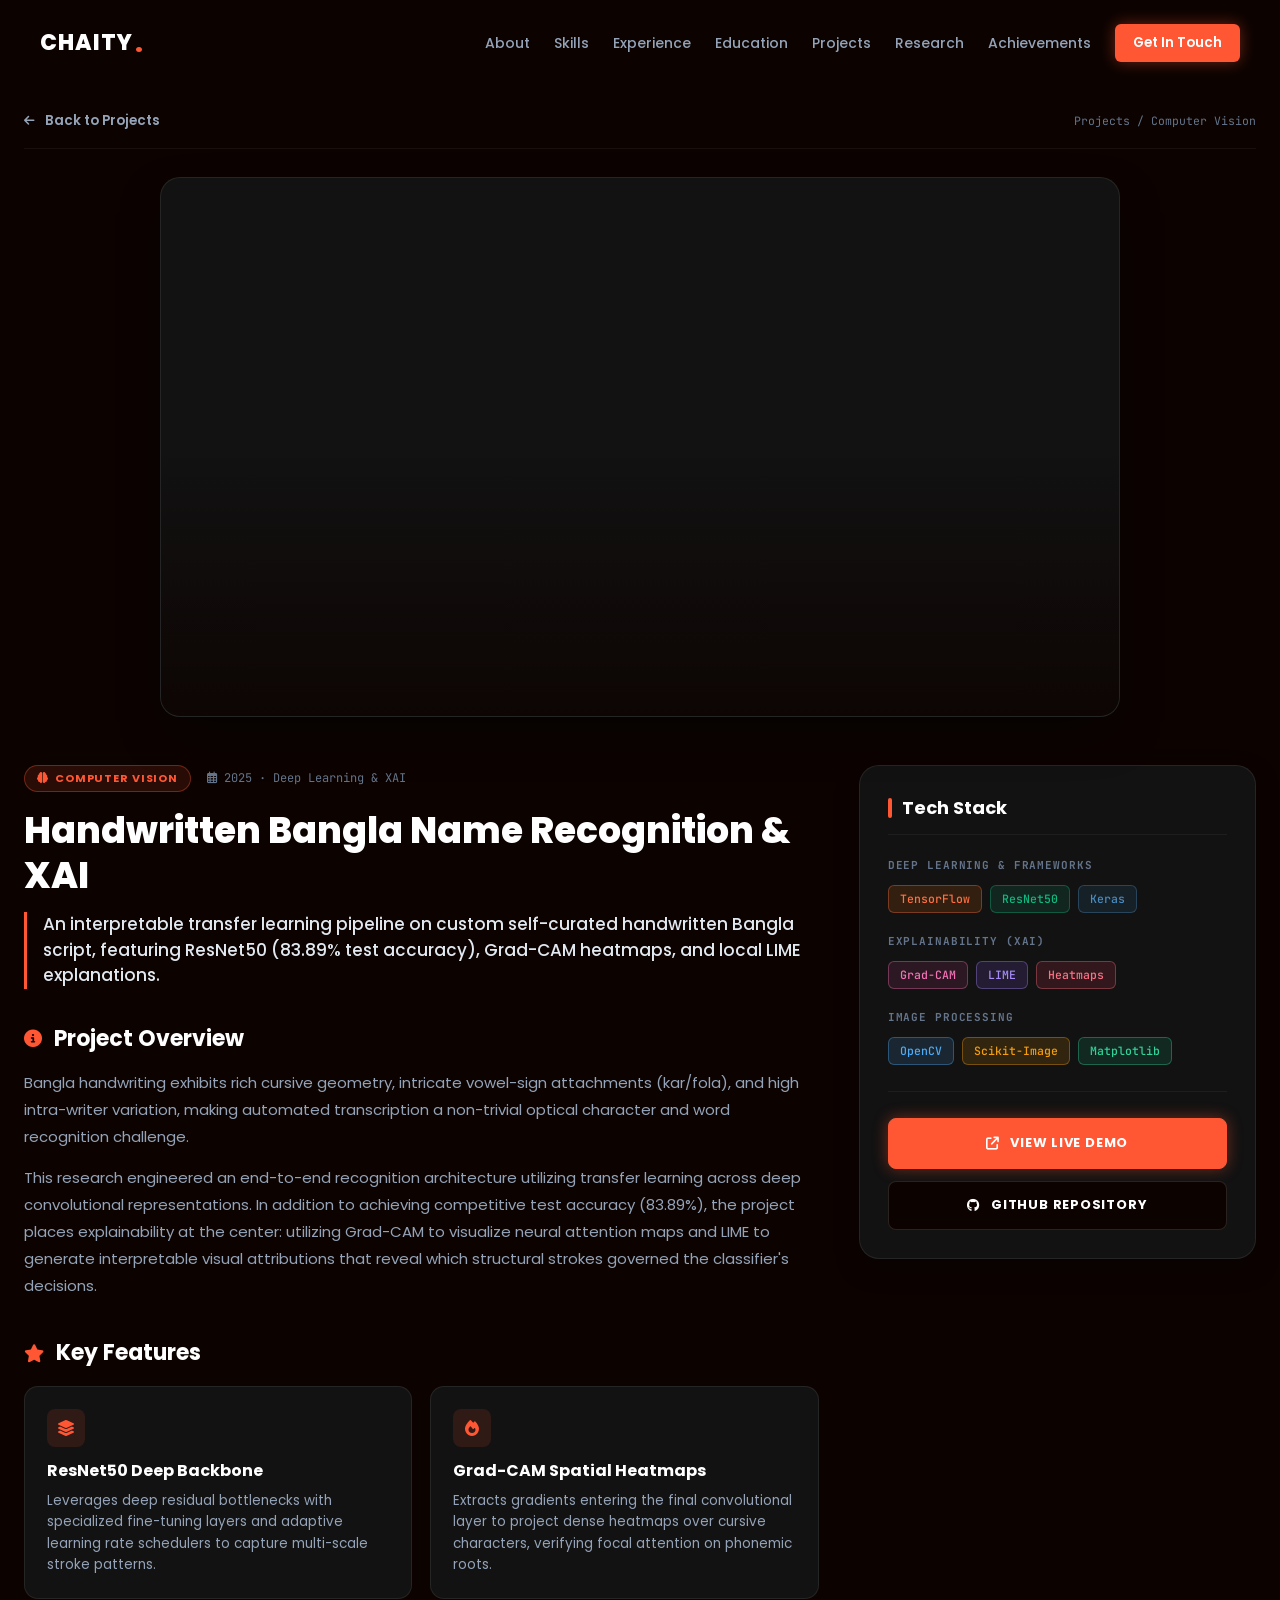
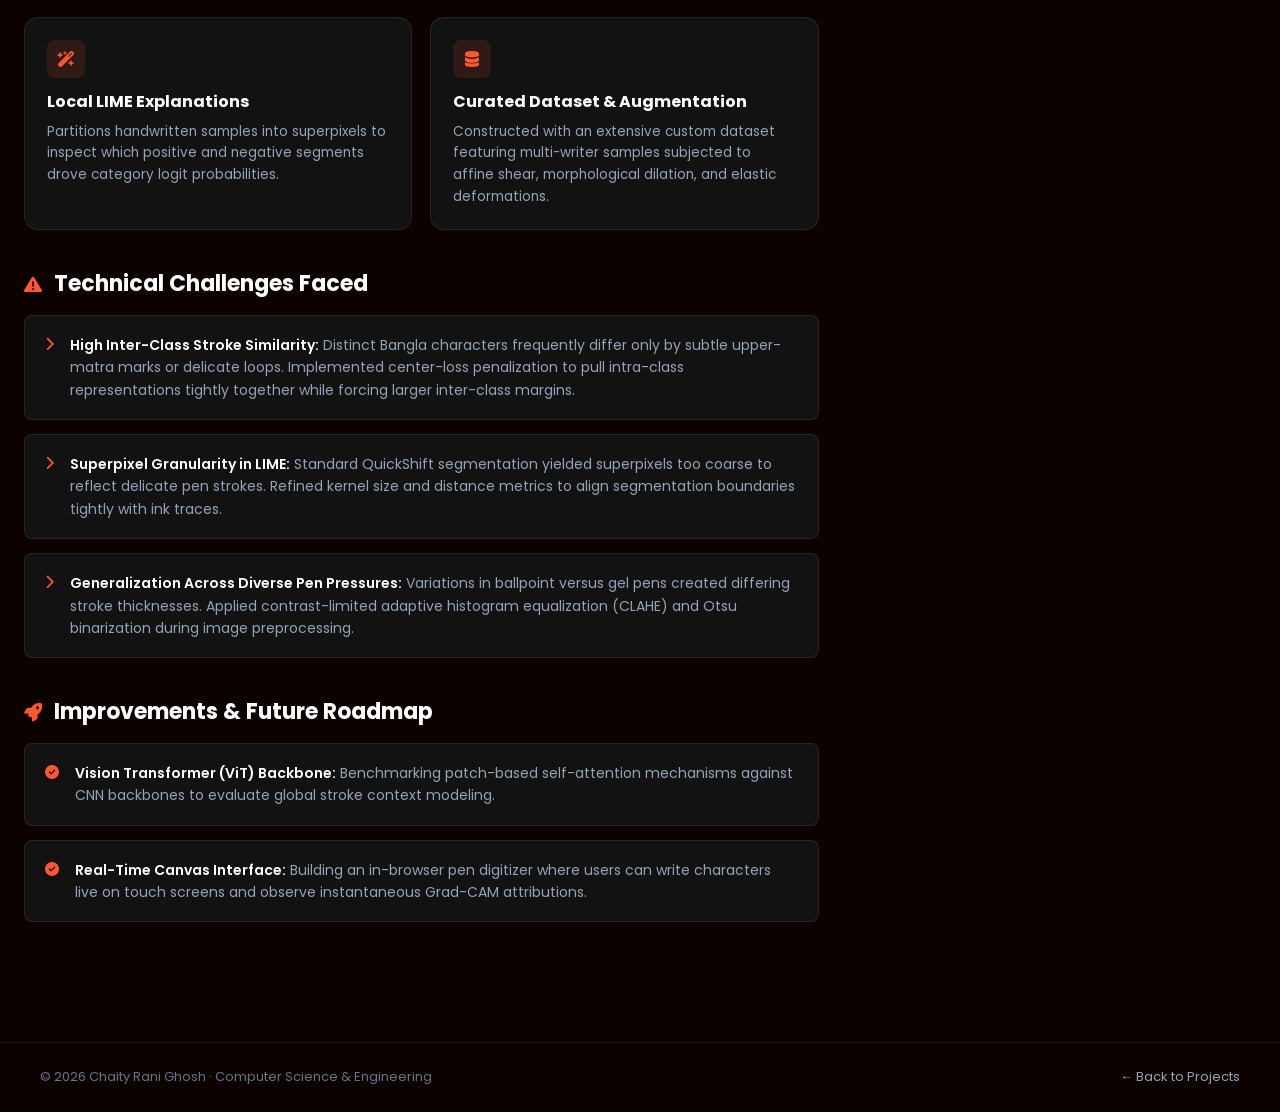
==== projects/bangla-name-recognition.html @ 31bbe8f5 "updated UI and theme" ====
<!DOCTYPE html>
<html lang="en">

<head>
  <meta charset="UTF-8">
  <meta name="viewport" content="width=device-width, initial-scale=1.0">
  <title>Chaity Rani Ghosh | Portfolio</title>
  <meta name="description"
    content="Computer vision transfer learning pipeline on custom self-curated dataset with ResNet50, Grad-CAM, and LIME.">
  <link rel="icon" type="image/png" href="../assets/favicon.png">
  <link rel="preconnect" href="https://fonts.googleapis.com">
  <link rel="preconnect" href="https://fonts.gstatic.com" crossorigin>
  <link
    href="https://fonts.googleapis.com/css2?family=Poppins:wght@300;400;500;600;700;800&family=JetBrains+Mono:wght@400;500&display=swap"
    rel="stylesheet">
  <link rel="stylesheet" href="https://cdnjs.cloudflare.com/ajax/libs/font-awesome/6.5.0/css/all.min.css">
  <link rel="stylesheet" href="https://cdn.jsdelivr.net/npm/lenis@1.1.18/dist/lenis.css">
  <link rel="stylesheet" href="../style.css">
</head>

<body>

  <!-- Navigation -->
  <header class="site-header" id="siteHeader">
    <div class="nav-container">
      <a href="../index.html" class="nav-brand" title="Chaity Rani Ghosh Portfolio">
        <span class="brand-text">CHAITY</span><span class="brand-dot">.</span>
      </a>

      <div class="nav-links-wrap" id="navLinks">
        <nav class="nav-links">
          <a href="../index.html#about" class="nav-item">About</a>
          <a href="../index.html#skills" class="nav-item">Skills</a>
          <a href="../index.html#experience" class="nav-item">Experience</a>
          <a href="../index.html#education" class="nav-item">Education</a>
          <a href="../index.html#projects" class="nav-item active">Projects</a>
          <a href="../index.html#research" class="nav-item">Research</a>
          <a href="../index.html#achievements" class="nav-item">Achievements</a>
        </nav>

        <a href="../index.html#contact" class="nav-cta-btn">Get In Touch</a>
      </div>

      <button class="nav-toggle" id="navToggle" aria-label="Toggle navigation">
        <i class="fa-solid fa-bars"></i>
      </button>
    </div>
  </header>

  <main class="project-detail-main">
    <div class="project-detail-container">

      <!-- Breadcrumbs & Back Bar -->
      <div class="project-back-bar">
        <a href="../index.html#projects" class="project-back-link">
          <i class="fa-solid fa-arrow-left"></i>
          <span>Back to Projects</span>
        </a>
        <span class="project-breadcrumb-badge">Projects / Computer Vision</span>
      </div>

      <!-- Hero Poster Showcase -->
      <div class="project-hero-showcase">
        <!-- Add your high-resolution project screenshot here: <img src="../assets/bangla_name_preview.png" alt="Handwritten Bangla Name Recognition & XAI"> -->
        <img src="" alt="Handwritten Bangla Name Recognition & XAI Preview">
        <div class="project-showcase-gradient"></div>
      </div>

      <!-- Main Two-Column Layout -->
      <div class="project-detail-layout">

        <!-- Left Column: Comprehensive Narrative -->
        <div class="project-detail-content">

          <!-- Meta Pill Row -->
          <div class="project-meta-pill-row">
            <span class="project-category-chip">
              <i class="fa-solid fa-brain"></i>
              Computer Vision
            </span>
            <span class="project-date-chip">
              <i class="fa-regular fa-calendar-alt"></i>
              2025 &middot; Deep Learning &amp; XAI
            </span>
          </div>

          <h1 class="project-detail-title">Handwritten Bangla Name Recognition &amp; XAI</h1>
          <p class="project-detail-tagline">
            An interpretable transfer learning pipeline on custom self-curated handwritten Bangla script, featuring
            ResNet50 (83.89% test accuracy), Grad-CAM heatmaps, and local LIME explanations.
          </p>

          <!-- Section 1: Overview -->
          <section class="detail-section">
            <h2 class="detail-section-title">
              <i class="fa-solid fa-circle-info"></i>
              <span>Project Overview</span>
            </h2>
            <p class="detail-body-text">
              Bangla handwriting exhibits rich cursive geometry, intricate vowel-sign attachments (kar/fola), and high
              intra-writer variation, making automated transcription a non-trivial optical character and word
              recognition challenge.
            </p>
            <p class="detail-body-text" style="margin-top: 14px;">
              This research engineered an end-to-end recognition architecture utilizing transfer learning across deep
              convolutional representations. In addition to achieving competitive test accuracy (83.89%), the project
              places explainability at the center: utilizing Grad-CAM to visualize neural attention maps and LIME to
              generate interpretable visual attributions that reveal which structural strokes governed the classifier's
              decisions.
            </p>
          </section>

          <!-- Section 2: Key Features (2x2 Grid) -->
          <section class="detail-section">
            <h2 class="detail-section-title">
              <i class="fa-solid fa-star"></i>
              <span>Key Features</span>
            </h2>

            <div class="detail-feature-grid">
              <div class="detail-feature-card">
                <div class="feature-card-icon">
                  <i class="fa-solid fa-layer-group"></i>
                </div>
                <h3 class="feature-card-title">ResNet50 Deep Backbone</h3>
                <p class="feature-card-desc">
                  Leverages deep residual bottlenecks with specialized fine-tuning layers and adaptive learning rate
                  schedulers to capture multi-scale stroke patterns.
                </p>
              </div>

              <div class="detail-feature-card">
                <div class="feature-card-icon">
                  <i class="fa-solid fa-fire"></i>
                </div>
                <h3 class="feature-card-title">Grad-CAM Spatial Heatmaps</h3>
                <p class="feature-card-desc">
                  Extracts gradients entering the final convolutional layer to project dense heatmaps over cursive
                  characters, verifying focal attention on phonemic roots.
                </p>
              </div>

              <div class="detail-feature-card">
                <div class="feature-card-icon">
                  <i class="fa-solid fa-wand-magic-sparkles"></i>
                </div>
                <h3 class="feature-card-title">Local LIME Explanations</h3>
                <p class="feature-card-desc">
                  Partitions handwritten samples into superpixels to inspect which positive and negative segments drove
                  category logit probabilities.
                </p>
              </div>

              <div class="detail-feature-card">
                <div class="feature-card-icon">
                  <i class="fa-solid fa-database"></i>
                </div>
                <h3 class="feature-card-title">Curated Dataset & Augmentation</h3>
                <p class="feature-card-desc">
                  Constructed with an extensive custom dataset featuring multi-writer samples subjected to affine shear,
                  morphological dilation, and elastic deformations.
                </p>
              </div>
            </div>
          </section>

          <!-- Section 3: Technical Challenges Faced -->
          <section class="detail-section">
            <h2 class="detail-section-title">
              <i class="fa-solid fa-triangle-exclamation"></i>
              <span>Technical Challenges Faced</span>
            </h2>

            <div class="detail-info-cards">
              <div class="detail-info-card">
                <i class="fa-solid fa-chevron-right info-card-bullet"></i>
                <div class="info-card-text">
                  <strong>High Inter-Class Stroke Similarity:</strong> Distinct Bangla characters frequently differ only
                  by subtle upper-matra marks or delicate loops. Implemented center-loss penalization to pull
                  intra-class representations tightly together while forcing larger inter-class margins.
                </div>
              </div>

              <div class="detail-info-card">
                <i class="fa-solid fa-chevron-right info-card-bullet"></i>
                <div class="info-card-text">
                  <strong>Superpixel Granularity in LIME:</strong> Standard QuickShift segmentation yielded superpixels
                  too coarse to reflect delicate pen strokes. Refined kernel size and distance metrics to align
                  segmentation boundaries tightly with ink traces.
                </div>
              </div>

              <div class="detail-info-card">
                <i class="fa-solid fa-chevron-right info-card-bullet"></i>
                <div class="info-card-text">
                  <strong>Generalization Across Diverse Pen Pressures:</strong> Variations in ballpoint versus gel pens
                  created differing stroke thicknesses. Applied contrast-limited adaptive histogram equalization (CLAHE)
                  and Otsu binarization during image preprocessing.
                </div>
              </div>
            </div>
          </section>

          <!-- Section 4: Future Roadmap -->
          <section class="detail-section">
            <h2 class="detail-section-title">
              <i class="fa-solid fa-rocket"></i>
              <span>Improvements & Future Roadmap</span>
            </h2>

            <div class="detail-info-cards">
              <div class="detail-info-card">
                <i class="fa-solid fa-circle-check info-card-bullet"></i>
                <div class="info-card-text">
                  <strong>Vision Transformer (ViT) Backbone:</strong> Benchmarking patch-based self-attention mechanisms
                  against CNN backbones to evaluate global stroke context modeling.
                </div>
              </div>

              <div class="detail-info-card">
                <i class="fa-solid fa-circle-check info-card-bullet"></i>
                <div class="info-card-text">
                  <strong>Real-Time Canvas Interface:</strong> Building an in-browser pen digitizer where users can
                  write characters live on touch screens and observe instantaneous Grad-CAM attributions.
                </div>
              </div>
            </div>
          </section>

        </div>

        <!-- Right Column: Sticky Sidebar -->
        <aside class="project-detail-sidebar">
          <div class="sidebar-box">
            <div class="sidebar-title">
              <span class="sidebar-title-bar"></span>
              <span>Tech Stack</span>
            </div>

            <!-- Stack Group 1 -->
            <div class="stack-group">
              <div class="stack-group-title">Deep Learning & Frameworks</div>
              <div class="sidebar-tech-wrap">
                <span class="tech-pill tech-tf">TensorFlow</span>
                <span class="tech-pill tech-resnet">ResNet50</span>
                <span class="tech-pill tech-python">Keras</span>
              </div>
            </div>

            <!-- Stack Group 2 -->
            <div class="stack-group">
              <div class="stack-group-title">Explainability (XAI)</div>
              <div class="sidebar-tech-wrap">
                <span class="tech-pill tech-xai">Grad-CAM</span>
                <span class="tech-pill tech-lime">LIME</span>
                <span class="tech-pill tech-chart">Heatmaps</span>
              </div>
            </div>

            <!-- Stack Group 3 -->
            <div class="stack-group">
              <div class="stack-group-title">Image Processing</div>
              <div class="sidebar-tech-wrap">
                <span class="tech-pill tech-numpy">OpenCV</span>
                <span class="tech-pill tech-scikit">Scikit-Image</span>
                <span class="tech-pill tech-pandas">Matplotlib</span>
              </div>
            </div>

            <div class="sidebar-divider"></div>

            <!-- CTA Actions -->
            <div class="sidebar-actions">
              <a href="https://github.com" target="_blank" rel="noopener" class="sidebar-btn-primary">
                <i class="fa-solid fa-arrow-up-right-from-square"></i>
                <span>View Live Demo</span>
              </a>
              <a href="https://github.com" target="_blank" rel="noopener" class="sidebar-btn-outline">
                <i class="fa-brands fa-github"></i>
                <span>GitHub Repository</span>
              </a>
            </div>
          </div>
        </aside>

      </div>
    </div>
  </main>

  <!-- Footer -->
  <footer class="site-footer">
    <div class="container footer-row">
      <span>&copy; 2026 Chaity Rani Ghosh &middot; Computer Science &amp; Engineering</span>
      <a href="../index.html#projects" class="to-top">&larr; Back to Projects</a>
    </div>
  </footer>

  <script src="https://cdn.jsdelivr.net/npm/lenis@1.1.18/dist/lenis.min.js"></script>
  <script src="../script.js"></script>
</body>

</html>
---- style.css ----
:root {
  --bg: #0c0300;
  --bg-alt: #0d0d0d;
  --bg-root: #050505;
  --bg-subtle: #121212;
  --bg-card: #121212;
  --bg-card-hover: #1a1a1a;
  --card-bg: #121212;
  --card-hover: #1a1a1a;
  --header-scrolled-bg: rgba(5, 5, 5, 0.85);

  --border: rgba(255, 255, 255, 0.08);
  --border-light: rgba(255, 255, 255, 0.05);
  --border-dim: rgba(255, 255, 255, 0.07);
  --border-mid: rgba(255, 255, 255, 0.12);
  --border-bright: rgba(255, 87, 51, 0.45);

  --text-bright: #ffffff;
  --text-main: #e2e8f0;
  --text-muted: #94a3b8;
  --text-dim: #64748b;

  --accent: #ff5733;
  --accent-hover: #ff7052;
  --accent-glow: rgba(255, 87, 51, 0.4);
  --accent-glow-strong: rgba(255, 87, 51, 0.7);
  --hero-radial-1: rgba(255, 87, 51, 0.14);
  --hero-radial-2: rgba(18, 18, 18, 0.8);

  --font-sans: 'Poppins', -apple-system, BlinkMacSystemFont, 'Segoe UI', Roboto, sans-serif;
  --font-mono: 'JetBrains Mono', SFMono-Regular, Consolas, 'Liberation Mono', Menlo, monospace;

  --max-w: 1520px;
  --container-w: 1520px;
  --radius: 12px;
  --radius-xs: 6px;
  --radius-sm: 8px;
  --radius-md: 14px;
  --radius-lg: 20px;
  --radius-full: 9999px;

  --nav-height: 70px;
}

/* Reset */
*,
*::before,
*::after {
  box-sizing: border-box;
  margin: 0;
  padding: 0;
}

html {
  scroll-behavior: smooth;
  scroll-padding-top: var(--nav-height);
  scrollbar-width: thin;
  scrollbar-color: var(--accent) var(--bg);
}

/* Custom Scrollbar Styling (Theme Reactive) */
::-webkit-scrollbar {
  width: 10px;
  height: 10px;
}

::-webkit-scrollbar-track {
  background: var(--bg);
}

::-webkit-scrollbar-thumb {
  background: rgba(255, 255, 255, 0.25);
  border-radius: 5px;
  border: 2px solid var(--bg);
  transition: background 0.2s ease;
}

::-webkit-scrollbar-thumb:hover,
::-webkit-scrollbar-thumb:active {
  background: var(--accent) !important;
  box-shadow: 0 0 12px var(--accent-glow-strong) !important;
}

/* Scroll Reveal Animation Base Classes (Inspired by Md. Abrar Nawar portfolio) */
.reveal-on-scroll {
  opacity: 0;
  transform: translateY(30px);
  transition: opacity 0.7s cubic-bezier(0.16, 1, 0.3, 1), transform 0.7s cubic-bezier(0.16, 1, 0.3, 1);
  will-change: opacity, transform;
}

.reveal-on-scroll.revealed {
  opacity: 1;
  transform: translateY(0);
}

/* Staggered Delay Classes */
.delay-1 {
  transition-delay: 0.1s;
}

.delay-2 {
  transition-delay: 0.2s;
}

.delay-3 {
  transition-delay: 0.3s;
}

.delay-4 {
  transition-delay: 0.4s;
}

.delay-5 {
  transition-delay: 0.5s;
}

body {
  background-color: var(--bg);
  color: var(--text-main);
  font-family: var(--font-sans);
  font-size: 15px;
  line-height: 1.6;
  -webkit-font-smoothing: antialiased;
  overflow-x: hidden;
}

/* Layout Container */
.container {
  max-width: var(--max-w);
  margin: 0 auto;
  padding: 0 40px;
}

/* Typography */
h1,
h2,
h3,
h4 {
  color: var(--text-bright);
  font-weight: 600;
  line-height: 1.3;
}

a {
  color: var(--accent);
  text-decoration: none;
  transition: color 0.15s ease;
}

a:hover {
  color: var(--accent-hover);
}

p {
  color: var(--text-main);
}

strong {
  color: var(--text-bright);
  font-weight: 600;
}

/* Header & Navigation */
.header,
.site-header {
  position: fixed;
  top: 0;
  left: 0;
  right: 0;
  width: 100%;
  z-index: 1000;
  background: transparent;
  backdrop-filter: none;
  -webkit-backdrop-filter: none;
  border-bottom: 1px solid transparent;
  padding: 24px 0;
  transition: all 0.3s cubic-bezier(0.4, 0, 0.2, 1);
}

.site-header.scrolled {
  background: var(--header-scrolled-bg);
  backdrop-filter: blur(12px);
  -webkit-backdrop-filter: blur(12px);
  border-bottom: 1px solid var(--border);
  padding: 16px 0;
}

.nav-container {
  max-width: var(--max-w);
  margin: 0 auto;
  padding: 0 40px;
  display: flex;
  align-items: center;
  justify-content: space-between;
}

.nav-brand {
  display: flex;
  align-items: center;
  text-decoration: none;
  gap: 2px;
  transition: transform 0.3s cubic-bezier(0.16, 1, 0.3, 1);
}

.nav-brand:hover {
  transform: scale(1.05);
}

.brand-text {
  font-size: 22px;
  font-weight: 800;
  color: var(--text-bright);
  letter-spacing: 0.04em;
  font-family: var(--font-sans);
  transition: color 0.3s ease;
}

.nav-brand:hover .brand-text {
  color: var(--accent);
}

.brand-dot {
  font-size: 26px;
  font-weight: 800;
  color: var(--accent);
  line-height: 1;
  transition: color 0.3s ease;
}

.nav-brand:hover .brand-dot {
  color: var(--text-bright);
}

.nav-links-wrap {
  display: flex;
  align-items: center;
  gap: 24px;
}

.nav-links {
  display: flex;
  align-items: center;
  gap: 24px;
}

.nav-item {
  font-size: 14px;
  font-weight: 500;
  color: var(--text-muted);
  text-decoration: none;
  transition: color 0.25s ease;
  padding: 4px 0;
}

.nav-item:hover {
  color: var(--accent);
}

.nav-item.active {
  color: var(--accent);
  font-weight: 600;
}


.nav-cta-btn {
  display: inline-flex;
  align-items: center;
  justify-content: center;
  padding: 8px 18px;
  background: var(--accent);
  color: #ffffff;
  font-size: 13.5px;
  font-weight: 600;
  border-radius: 6px;
  text-decoration: none;
  box-shadow: 0 0 15px var(--accent-glow);
  transition: all 0.3s ease;
}

.nav-cta-btn:hover,
.nav-cta-btn.active {
  transform: scale(1.05);
  background: var(--accent-hover);
  box-shadow: 0 0 22px var(--accent-glow-strong);
  color: #ffffff;
}

/* Download CV Dropdown Styling (Modern Right-Side Flyout) */
.cv-dropdown-wrap {
  position: relative;
  display: inline-flex;
  align-items: center;
}

.cv-dropdown-btn {
  display: inline-flex;
  align-items: center;
  gap: 8px;
  cursor: pointer;
  border: none;
  font-family: inherit;
}

.cv-arrow {
  font-size: 11px;
  transition: transform 0.3s cubic-bezier(0.16, 1, 0.3, 1);
}

.cv-dropdown-wrap.active .cv-arrow {
  transform: rotate(-90deg);
}

/* Modern Right-Side Flyout Menu */
.cv-dropdown-menu {
  position: absolute;
  top: 50%;
  left: calc(100% + 14px);
  transform: translateY(-50%) translateX(-12px) scale(0.95);
  display: flex;
  flex-direction: row;
  align-items: center;
  gap: 8px;
  background: var(--bg-card);
  backdrop-filter: blur(16px);
  -webkit-backdrop-filter: blur(16px);
  border: 1px solid var(--border-bright);
  border-radius: var(--radius-full);
  box-shadow: 0 14px 35px rgba(0, 0, 0, 0.6), 0 0 25px var(--accent-glow);
  padding: 6px 8px;
  opacity: 0;
  visibility: hidden;
  transition: all 0.35s cubic-bezier(0.16, 1, 0.3, 1);
  white-space: nowrap;
  z-index: 1100;
}

.cv-dropdown-wrap.active .cv-dropdown-menu {
  opacity: 1;
  visibility: visible;
  transform: translateY(-50%) translateX(0) scale(1);
}

.cv-option-item {
  display: inline-flex;
  align-items: center;
  gap: 8px;
  padding: 8px 16px;
  border-radius: var(--radius-full);
  color: var(--text-bright);
  font-size: 13px;
  font-weight: 600;
  text-decoration: none;
  background: rgba(255, 255, 255, 0.05);
  border: 1px solid var(--border);
  transition: all 0.25s cubic-bezier(0.16, 1, 0.3, 1);
}

.cv-option-item i {
  color: var(--accent);
  font-size: 13.5px;
  transition: color 0.25s ease;
}

.cv-option-item:hover {
  background: var(--accent);
  color: #ffffff;
  border-color: var(--accent-hover);
  box-shadow: 0 0 16px var(--accent-glow);
  transform: translateY(-2px);
}

.cv-option-item:hover i {
  color: #ffffff;
}

.nav-toggle {
  display: none;
  background: transparent;
  border: none;
  color: #ffffff;
  font-size: 20px;
  cursor: pointer;
}

/* Buttons */
.btn {
  display: inline-flex;
  align-items: center;
  justify-content: center;
  gap: 8px;
  font-size: 14px;
  font-weight: 600;
  padding: 12px 22px;
  height: 46px;
  border-radius: var(--radius);
  border: 1px solid transparent;
  cursor: pointer;
  transition: all 0.25s cubic-bezier(0.4, 0, 0.2, 1);
  white-space: nowrap;
  box-sizing: border-box;
}

.hero-actions .btn {
  height: 46px;
  padding: 0 22px;
  font-size: 14px;
  font-weight: 600;
  line-height: 1;
}

.btn-primary,
.btn-hero-primary {
  background: var(--accent);
  border: 1px solid var(--border-bright);
  color: #ffffff;
  box-shadow: 0 0 18px var(--accent-glow);
  font-weight: 600;
}

.btn-primary:hover,
.btn-hero-primary:hover {
  transform: translateY(-2px);
  background: var(--accent-hover);
  box-shadow: 0 0 28px var(--accent-glow-strong);
  color: #ffffff;
}

.btn-secondary,
.btn-outline,
.btn-hero-glass {
  background: transparent;
  border: 2px solid var(--accent);
  color: var(--accent);
  backdrop-filter: blur(12px);
  -webkit-backdrop-filter: blur(12px);
}

.btn-secondary:hover,
.btn-outline:hover,
.btn-hero-glass:hover {
  background: var(--accent-glow);
  border-color: var(--accent-hover);
  color: #ffffff;
  transform: translateY(-2px);
}

.btn-ghost {
  background: rgba(255, 255, 255, 0.05);
  border: 1px solid var(--border);
  color: var(--text-main);
  backdrop-filter: blur(8px);
}

.btn-ghost:hover {
  background: var(--accent-glow);
  border-color: var(--border-bright);
  color: var(--text-bright);
}

.btn-sm {
  font-size: 13px;
  padding: 6px 14px;
  border-radius: 8px;
}

.btn-xs {
  font-size: 11.5px;
  padding: 4px 10px;
  font-family: var(--font-mono);
}


.hero,
.hero-section {
  position: relative;
  min-height: 100vh;
  display: flex;
  align-items: center;
  padding: 120px 0 60px 0;
  border-bottom: 1px solid var(--border-light);
  overflow: hidden;
  background: var(--bg);
}

/* Ambient Diagonal Light Beam Streak */
.hero-light-beam {
  position: absolute;
  top: -30%;
  left: 15%;
  width: 70%;
  height: 160%;
  background: linear-gradient(135deg, transparent 0%, var(--accent-glow) 50%, transparent 100%);
  opacity: 0.1;
  transform: rotate(-25deg);
  filter: blur(65px);
  pointer-events: none;
  z-index: 0;
  animation: beamGlow 14s ease-in-out infinite alternate;
}

@keyframes beamGlow {
  0% {
    opacity: 0.06;
    transform: rotate(-25deg) translateY(0);
  }

  100% {
    opacity: 0.15;
    transform: rotate(-22deg) translateY(-25px);
  }
}

/* Smooth Ambient Background Waves */
.hero-bg-waves {
  position: absolute;
  inset: 0;
  overflow: hidden;
  pointer-events: none;
  z-index: 0;
}

.wave-svg {
  position: absolute;
  bottom: 0;
  left: 0;
  width: 100%;
  height: 280px;
  transition: transform 0.5s ease;
}

.wave-1 {
  height: 320px;
  animation: waveMotion1 16s ease-in-out infinite alternate;
}

.wave-2 {
  height: 240px;
  animation: waveMotion2 12s ease-in-out infinite alternate 1s;
}

@keyframes waveMotion1 {
  0% {
    transform: translateY(0) scaleY(1);
  }

  50% {
    transform: translateY(-15px) scaleY(1.08);
  }

  100% {
    transform: translateY(10px) scaleY(0.95);
  }
}

@keyframes waveMotion2 {
  0% {
    transform: translateY(0) scaleX(1);
  }

  50% {
    transform: translateY(-20px) scaleX(1.05);
  }

  100% {
    transform: translateY(8px) scaleX(0.98);
  }
}

.hero-layout,
.hero-grid {
  position: relative;
  z-index: 1;
  display: grid;
  grid-template-columns: 1.25fr 1fr;
  gap: 60px;
  align-items: center;
  width: 100%;
}

.hero-main,
.hero-content {
  display: flex;
  flex-direction: column;
}

/* Status Badge */
.hero-status-badge {
  display: inline-flex;
  align-items: center;
  gap: 8px;
  padding: 6px 16px;
  border-radius: 9999px;
  background: var(--accent-glow);
  border: 1px solid var(--border-bright);
  color: var(--accent);
  font-size: 13px;
  font-weight: 500;
  font-family: var(--font-mono);
  margin-bottom: 24px;
  width: fit-content;
  backdrop-filter: blur(8px);
}

.status-dot {
  width: 8px;
  height: 8px;
  background-color: var(--accent);
  border-radius: 50%;
  box-shadow: 0 0 10px var(--accent);
  animation: pulseGlow 2s infinite;
}

.status-divider {
  color: var(--border-bright);
}

.status-sub {
  color: var(--text-muted);
  font-size: 12.5px;
}

.hero-greeting {
  font-family: var(--font-mono);
  font-size: 14px;
  font-weight: 600;
  color: var(--accent);
  letter-spacing: 0.14em;
  text-transform: uppercase;
  margin-bottom: 12px;
  display: block;
}

.hero-name,
.hero-title {
  font-size: clamp(3.2rem, 5.2vw, 5rem);
  font-weight: 800;
  color: #ffffff;
  margin-bottom: 14px;
  letter-spacing: -0.035em;
  line-height: 1.08;
}

.hero-title .highlight-name {
  color: var(--accent);
}

.hero-subtitle,
.hero-role {
  font-size: 21px;
  color: var(--accent);
  font-weight: 600;
  margin-bottom: 20px;
  letter-spacing: -0.01em;
}

.hero-bio,
.hero-summary {
  font-size: 17px;
  color: var(--text-muted);
  line-height: 1.75;
  margin-bottom: 32px;
  max-width: 680px;
}

.hero-summary strong {
  color: var(--text-bright);
  font-weight: 600;
}

.text-highlight {
  color: var(--accent);
  font-weight: 500;
}

.hero-buttons,
.hero-actions {
  display: flex;
  flex-wrap: wrap;
  gap: 14px;
  margin-bottom: 24px;
}

.hero-socials,
.social-bar {
  display: flex;
  flex-wrap: wrap;
  align-items: center;
  gap: 12px;
}

.social-icon-btn,
.social-btn,
.social-link {
  display: inline-flex;
  align-items: center;
  justify-content: center;
  width: 42px;
  height: 42px;
  background: var(--bg-card);
  border: 1px solid var(--border);
  border-radius: 50%;
  color: var(--text-main);
  font-size: 1rem;
  cursor: pointer;
  backdrop-filter: blur(8px);
  transition: all 0.25s ease;
}

.social-icon-btn:hover,
.social-btn:hover,
.social-link:hover {
  color: var(--accent);
  border-color: var(--accent);
  box-shadow: 0 0 15px var(--accent-glow);
  transform: translateY(-3px);
}

/* Square Profile Photo Card aligned with Hero Height */
.hero-photo,
.hero-photo-wrap {
  position: relative;
  display: flex;
  justify-content: flex-end;
  align-items: center;
  padding: 20px;
  margin-top: -80px;
}

/* Ambient Animated Floating Dots Around Photoholder */
.photo-dot {
  position: absolute;
  border-radius: 50%;
  background: var(--accent);
  box-shadow: 0 0 10px var(--accent-glow-strong);
  pointer-events: none;
  z-index: 1;
}

.dot-1 {
  width: 10px;
  height: 10px;
  top: -12px;
  left: 60px;
  opacity: 0.9;
  animation: dotFloat1 2s ease-in-out infinite alternate;
}

.dot-2 {
  width: 6px;
  height: 6px;
  top: 50%;
  left: 20px;
  opacity: 0.7;
  animation: dotFloat2 1s ease-in-out infinite alternate 0.4s;
}

.dot-3 {
  width: 12px;
  height: 12px;
  top: 30px;
  right: -25px;
  opacity: 0.85;
  animation: dotFloat3 1.5s ease-in-out infinite alternate 0.8s;
}

.dot-4 {
  width: 8px;
  height: 8px;
  bottom: -20px;
  right: 60px;
  opacity: 0.75;
  animation: dotFloat1 1.5s ease-in-out infinite alternate 1.2s;
}

@keyframes dotFloat1 {
  0% {
    transform: translateY(0px) scale(1);
  }

  100% {
    transform: translateY(-8px) scale(1.2);
  }
}

@keyframes dotFloat2 {
  0% {
    transform: translateY(0px) translateX(0px);
  }

  100% {
    transform: translateY(-6px) translateX(-6px);
  }
}

@keyframes dotFloat3 {
  0% {
    transform: translateY(0px) scale(1);
  }

  100% {
    transform: translateY(8px) scale(0.85);
  }
}

.photo-card,
.photo-wrapper {
  position: relative;
  width: 390px;
  height: 390px;
  border-radius: 28px;
  overflow: hidden;
  border: 3px solid var(--border-bright);
  box-shadow: 0 25px 55px -12px rgba(0, 0, 0, 0.85), 0 0 35px var(--accent-glow);
  background: var(--bg-card);
  transition: transform 0.9s cubic-bezier(0.16, 1, 0.3, 1), box-shadow 0.9s ease, border-color 0.9s ease;
  z-index: 2;
}

/* Light sheen sweep element on HOVER */
.photo-card::before {
  content: '';
  position: absolute;
  top: 0;
  left: -160%;
  width: 100%;
  height: 100%;
  background: linear-gradient(115deg,
      transparent 0%,
      rgba(255, 255, 255, 0.08) 30%,
      var(--accent-glow-strong) 50%,
      rgba(255, 255, 255, 0.08) 70%,
      transparent 100%);
  transform: skewX(-25deg);
  pointer-events: none;
  z-index: 3;
  transition: left 1.55s cubic-bezier(0.16, 1, 0.3, 1);
}

.photo-card:hover::before {
  left: 160%;
}

.photo-card:hover {
  transform: translateY(-6px) scale(1.02);
  border-color: var(--accent);
  box-shadow: 0 35px 75px -12px rgba(0, 0, 0, 0.95), 0 0 55px var(--accent-glow-strong);
}

.profile-img,
.profile-image {
  width: 100%;
  height: 100%;
  object-fit: cover;
  display: block;
  transition: transform 1.55s cubic-bezier(0.16, 1, 0.3, 1);
}

.photo-card:hover .profile-image {
  transform: scale(1.04);
}

/* Responsive Styles for Hero Section */
@media (max-width: 992px) {
  .hero-grid {
    grid-template-columns: 1fr;
    gap: 40px;
    text-align: center;
  }

  .hero-main {
    align-items: center;
  }

  .hero-title {
    font-size: 42px;
  }

  .hero-status-badge {
    margin-left: auto;
    margin-right: auto;
  }

  .hero-domain-tags,
  .hero-actions,
  .social-bar {
    justify-content: center;
  }

  .hero-photo-wrap {
    order: -1;
    margin-bottom: 20px;
  }

  .floating-badge-1 {
    right: 0px;
    top: -15px;
  }

  .floating-badge-2 {
    left: 0px;
    bottom: -15px;
  }
}

@media (max-width: 576px) {
  .hero-title {
    font-size: 34px;
  }

  .photo-card {
    width: 230px;
    height: 230px;
  }

  .floating-badge {
    padding: 8px 12px;
  }

  .badge-val {
    font-size: 12.5px;
  }

  .badge-lbl {
    font-size: 10px;
  }
}

/* ==========================================================================
   SECTIONS COMMON
   ========================================================================== */
.section {
  padding: 72px 0;
  border-bottom: 1px solid var(--border-light);
}

.section-alt {
  background-color: var(--bg-alt);
}

.section-label {
  font-family: var(--font-mono);
  font-size: 15px;
  color: var(--accent);
  font-weight: 600;
  letter-spacing: 0.1em;
  margin-bottom: 10px;
  text-transform: uppercase;
}

.section-title,
.section-heading {
  font-size: 42px;
  font-weight: 800;
  color: var(--text-bright);
  line-height: 1.2;
  margin-bottom: 16px;
}

.heading-line {
  display: block;
}

.section-subtext {
  font-size: 18px;
  line-height: 1.7;
  color: var(--text-muted);
  margin-bottom: 46px;
  max-width: 720px;
}

/* ==========================================================================
   2. ABOUT
   ========================================================================== */
.about-content,
.about-grid {
  display: grid;
  grid-template-columns: 1fr 300px;
  gap: 40px;
  align-items: start;
}

.about-text p {
  font-size: 15.5px;
  line-height: 1.7;
  margin-bottom: 16px;
}

.about-highlights,
.stats-grid {
  display: grid;
  grid-template-columns: 1fr;
  gap: 14px;
}

.highlight-card,
.stat-card {
  background: var(--bg-card);
  backdrop-filter: blur(12px);
  -webkit-backdrop-filter: blur(12px);
  border: 1px solid var(--border);
  border-radius: var(--radius-md);
  padding: 22px;
  transition: all 0.3s cubic-bezier(0.16, 1, 0.3, 1);
}

.highlight-card:hover,
.stat-card:hover {
  background: var(--bg-card-hover);
  border-color: var(--border-bright);
  transform: translateY(-3px);
  box-shadow: 0 12px 30px -10px rgba(0, 0, 0, 0.6), 0 0 20px var(--accent-glow);
}

/* 3. SKILLS SECTION (2-COLUMN STICKY LAYOUT) */
#skills.reveal-on-scroll,
#skills.reveal-on-scroll.revealed {
  transform: none !important;
}

#skills .container {
  overflow: visible !important;
}

.skills-layout {
  display: grid;
  grid-template-columns: 360px 1fr;
  gap: 60px;
  align-items: start;
  position: relative;
}

.skills-sticky-col {
  position: static;
}

.skills-sticky-col .section-label {
  margin-bottom: 12px;
}

.skills-sticky-col .section-heading {
  margin-bottom: 16px;
  line-height: 1.25;
}

.skills-sticky-col .section-subtext {
  margin-bottom: 28px;
  color: var(--text-muted);
}

.skills-cta-link {
  display: inline-flex;
  align-items: center;
  gap: 8px;
  font-family: var(--font-mono);
  font-size: 13.5px;
  font-weight: 600;
  color: var(--accent);
  background: transparent;
  border: none;
  padding: 0;
  transition: color 0.25s ease;
  text-decoration: none;
}

.skills-cta-link:hover {
  color: #ffffff;
}

.skills-cta-link i {
  transition: transform 0.25s ease;
}

.skills-cta-link:hover i {
  transform: translateY(3px);
}

.skills-cards-col {
  min-width: 0;
}

.skills-grid {
  display: grid;
  grid-template-columns: repeat(2, 1fr);
  gap: 24px;
}

/* Original Card Styles */
.skill-card,
.skill-panel {
  background: var(--bg-card);
  backdrop-filter: blur(14px);
  -webkit-backdrop-filter: blur(14px);
  border: 1px solid var(--border);
  border-radius: var(--radius-md);
  padding: 26px;
  position: relative;
  overflow: hidden;
  transition: all 0.35s cubic-bezier(0.16, 1, 0.3, 1);
  box-shadow: 0 4px 20px -2px rgba(0, 0, 0, 0.5);
}

.skill-panel::before {
  content: '';
  position: absolute;
  top: 0;
  left: 0;
  right: 0;
  height: 2px;
  background: linear-gradient(90deg, transparent, var(--accent), transparent);
  opacity: 0;
  transition: opacity 0.35s ease;
}

.skill-card:hover,
.skill-panel:hover {
  background: var(--bg-card-hover);
  border-color: var(--border-bright);
  transform: translateY(-4px);
  box-shadow: 0 16px 40px -12px rgba(0, 0, 0, 0.65), 0 0 20px var(--accent-glow);
}

.skill-panel:hover::before {
  opacity: 1;
}

.panel-header {
  display: flex;
  align-items: center;
  justify-content: space-between;
  margin-bottom: 20px;
}

.skill-card h3,
.panel-title {
  display: flex;
  align-items: center;
  gap: 10px;
  font-size: 17px;
  font-weight: 700;
  color: var(--text-bright);
  letter-spacing: -0.01em;
  margin: 0;
}

.panel-icon {
  font-size: 18px;
  color: var(--accent);
  transition: all 0.3s ease;
}

.skill-panel:hover .panel-icon {
  transform: scale(1.15) rotate(4deg);
  filter: drop-shadow(0 0 8px var(--accent-glow));
}

.tags,
.tag-wrap {
  display: flex;
  flex-wrap: wrap;
  gap: 10px;
}

.tag,
.tech-tag {
  display: inline-flex;
  align-items: center;
  gap: 8px;
  font-size: 13.5px;
  font-weight: 500;
  background-color: var(--bg);
  border: 1px solid var(--border);
  color: var(--text-muted);
  padding: 8px 14px;
  border-radius: var(--radius-sm);
  font-family: var(--font-sans);
  transition: all 0.25s ease;
  cursor: default;
}

.tech-tag i {
  color: var(--accent);
  font-size: 14px;
  transition: transform 0.2s ease;
}

.tech-tag:hover {
  background-color: var(--bg-card);
  border-color: var(--accent);
  color: var(--text-bright);
  /* box-shadow: 0 2px 10px var(--accent-glow); */
}

.tech-tag:hover i {
  transform: scale(1.15);
}

/* ==========================================================================
   4. EXPERIENCE (ILLUMINATED VERTICAL TIMELINE)
   ========================================================================== */
.experience-timeline {
  position: relative;
  display: flex;
  flex-direction: column;
  gap: 36px;
  padding-left: 54px;
}

/* Vertical Illuminated Track - Centered at 22px */
.experience-timeline::before {
  content: '';
  position: absolute;
  top: 24px;
  bottom: 24px;
  left: 22px;
  width: 3px;
  transform: translateX(-50%);
  background: linear-gradient(180deg, var(--accent) 0%, var(--accent-glow) 50%, var(--border-mid) 90%, transparent 100%);
  border-radius: 999px;
  box-shadow: 0 0 12px var(--accent-glow);
}

.timeline-item {
  position: relative;
  display: flex;
  align-items: flex-start;
}

/* Timeline Node Badge - Center precisely at 22px: 54px (padding) - 32px = 22px! */
.timeline-node {
  position: absolute;
  left: -32px;
  top: 32px;
  transform: translate(-50%, -50%);
  width: 26px;
  height: 26px;
  z-index: 2;
  display: flex;
  align-items: center;
  justify-content: center;
  border-radius: 50%;
  background: var(--bg);
  border: 2px solid var(--accent);
  box-shadow: 0 0 14px var(--accent-glow), inset 0 0 8px rgba(255, 87, 51, 0.2);
  transition: all 0.3s cubic-bezier(0.16, 1, 0.3, 1);
}

.node-dot {
  width: 10px;
  height: 10px;
  border-radius: 50%;
  background: var(--accent);
  box-shadow: 0 0 8px var(--accent);
  transition: all 0.3s ease;
}

.timeline-item.active-role .timeline-node {
  border-color: var(--accent);
  box-shadow: 0 0 18px var(--accent-glow-strong), inset 0 0 8px rgba(255, 87, 51, 0.3);
}

.timeline-item.active-role .node-dot {
  background: var(--accent);
  box-shadow: 0 0 10px var(--accent);
}

.node-pulse {
  position: absolute;
  inset: -6px;
  border-radius: 50%;
  border: 1.5px solid var(--accent);
  opacity: 0;
  animation: nodePulse 1.5s cubic-bezier(0.16, 1, 0.3, 1) infinite;
}

@keyframes nodePulse {
  0% {
    transform: scale(0.7);
    opacity: 0.9;
  }

  100% {
    transform: scale(1.7);
    opacity: 0;
  }
}

/* Timeline Card */
.timeline-card {
  width: 100%;
  background: var(--bg-card);
  backdrop-filter: blur(14px);
  -webkit-backdrop-filter: blur(14px);
  border: 1px solid var(--border);
  border-radius: var(--radius-md);
  padding: 26px 28px;
  position: relative;
  overflow: visible;
  transition: all 0.35s cubic-bezier(0.16, 1, 0.3, 1);
}

/* Sleek pointer notch connecting card to the timeline */
.timeline-card::after {
  content: '';
  position: absolute;
  top: 32px;
  left: -8px;
  transform: translateY(-50%);
  width: 0;
  height: 0;
  border-top: 6px solid transparent;
  border-bottom: 6px solid transparent;
  border-right: 8px solid var(--border);
  transition: border-right-color 0.35s ease;
}

.timeline-item:hover .timeline-card {
  background: var(--bg-card-hover);
  border-color: var(--border-bright);
  transform: translateX(6px);
  box-shadow: 0 16px 40px -12px rgba(0, 0, 0, 0.65), 0 0 20px var(--accent-glow);
}

.timeline-item:hover .timeline-card::after {
  border-right-color: var(--border-bright);
}

.timeline-item:hover .timeline-node {
  transform: translate(-50%, -50%) scale(1.15);
  box-shadow: 0 0 22px var(--accent-glow-strong);
}

.timeline-card-header {
  display: flex;
  justify-content: space-between;
  align-items: flex-start;
  gap: 16px;
  margin-bottom: 16px;
  padding-bottom: 14px;
  border-bottom: 1px solid var(--border-dim);
}

.timeline-header-main {
  display: flex;
  flex-direction: column;
  gap: 6px;
  flex: 1;
}

.title-with-badge {
  display: flex;
  align-items: center;
  gap: 10px;
  flex-wrap: wrap;
}

.entry-title {
  font-size: 20px;
  font-weight: 700;
  color: var(--text-bright);
  letter-spacing: -0.01em;
  line-height: 1.3;
  transition: color 0.3s ease;
}

.timeline-item:hover .entry-title,
.timeline-card:hover .entry-title {
  color: var(--accent);
}

.type-pill {
  display: inline-flex;
  align-items: center;
  gap: 5px;
  font-family: var(--font-mono);
  font-size: 11px;
  font-weight: 600;
  padding: 3px 10px;
  border-radius: var(--radius-full);
  background: var(--bg-subtle);
  border: 1px solid var(--border-bright);
  color: var(--accent);
  letter-spacing: 0.03em;
}

.entry-org {
  font-size: 13.5px;
  color: var(--text-muted);
  font-weight: 500;
  display: flex;
  align-items: center;
  gap: 8px;
  flex-wrap: wrap;
}

.org-name {
  color: var(--text-accent);
  font-weight: 600;
  display: inline-flex;
  align-items: center;
  gap: 6px;
}

.org-name i {
  color: var(--accent);
  font-size: 12.5px;
}

.org-divider {
  color: var(--border-mid);
}

.location-text {
  color: var(--text-muted);
  font-size: 13px;
  font-weight: 400;
  display: inline-flex;
  align-items: center;
  gap: 5px;
}

.location-text i {
  font-size: 12px;
  color: var(--accent);
}

.period-badge {
  display: inline-flex;
  align-items: center;
  gap: 8px;
  font-family: var(--font-mono);
  font-size: 12px;
  font-weight: 500;
  color: var(--text-muted);
  background: var(--bg-subtle);
  border: 1px solid var(--border);
  padding: 5px 12px;
  border-radius: var(--radius-full);
  white-space: nowrap;
  flex-shrink: 0;
}

.period-badge.current-period {
  color: #10b981;
  background: rgba(16, 185, 129, 0.08);
  border-color: rgba(16, 185, 129, 0.35);
  box-shadow: 0 0 10px rgba(16, 185, 129, 0.15);
}

.live-dot {
  width: 7px;
  height: 7px;
  border-radius: 50%;
  background-color: #10b981;
  box-shadow: 0 0 8px #10b981;
  animation: livePulse 1.5s infinite;
}

@keyframes livePulse {
  0% {
    box-shadow: 0 0 0 0 rgba(16, 185, 129, 0.7);
  }

  70% {
    box-shadow: 0 0 0 6px rgba(16, 185, 129, 0);
  }

  100% {
    box-shadow: 0 0 0 0 rgba(16, 185, 129, 0);
  }
}

.entry-points {
  list-style: none;
  display: flex;
  flex-direction: column;
  gap: 10px;
  margin-top: 8px;
}

.entry-points li {
  position: relative;
  padding-left: 20px;
  font-size: 14.5px;
  color: var(--text-main);
  line-height: 1.6;
}

.point-arrow {
  position: absolute;
  left: 0;
  top: 5px;
  font-size: 11px;
  color: var(--accent);
  transition: transform 0.2s ease;
}

.timeline-item:hover .point-arrow {
  transform: translateX(2px);
}

/* ==========================================================================
   5. EDUCATION
   ========================================================================== */
#education .section-label,
#education .section-heading,
#education .section-subtext {
  text-align: center;
  margin-left: auto;
  margin-right: auto;
}

#education .section-label {
  display: flex;
  align-items: center;
  justify-content: center;
  gap: 12px;
  text-transform: uppercase;
  letter-spacing: 0.15em;
  font-weight: 700;
}

#education .section-subtext {
  max-width: 680px;
  margin-bottom: 24px;
}

.edu-timeline {
  position: relative;
  max-width: 900px;
  margin: 0 auto;
  display: flex;
  flex-direction: column;
  gap: 25px;
  padding: 10px 0 30px;
}

.edu-row {
  position: relative;
  display: grid;
  grid-template-columns: 1fr 64px 1.3fr;
  align-items: center;
  gap: 24px;
}

/* Center Timeline Node Column & Line Spine */
.edu-node-col {
  position: relative;
  display: flex;
  align-items: center;
  justify-content: center;
  height: 100%;
}

/* Continuous connecting bar through the exact center of the nodes */
.edu-row.ongoing-row .edu-node-col::before {
  content: '';
  position: absolute;
  top: 50%;
  left: 50%;
  width: 2px;
  height: calc(100% + 50px);
  transform: translateX(-50%);
  background: linear-gradient(180deg, var(--accent) 0%, var(--border-bright) 100%);
  box-shadow: 0 0 10px var(--accent-glow);
  z-index: 1;
  pointer-events: none;
}

.edu-line {
  display: none;
}

.edu-node::before {
  display: none;
}

/* Left Column: Big Atmospheric Year & Status */
.edu-year-col {
  text-align: right;
  padding-right: 20px;
  display: flex;
  flex-direction: column;
  align-items: flex-end;
  gap: 4px;
}

.edu-big-year {
  font-size: 52px;
  font-weight: 800;
  color: rgba(255, 255, 255, 0.12);
  line-height: 1;
  letter-spacing: -0.03em;
  font-family: var(--font-sans);
  transition: color 0.3s ease;
}

.edu-row:hover .edu-big-year {
  color: rgba(255, 255, 255, 0.22);
}

.edu-row.ongoing-row:hover .edu-big-year {
  color: rgba(255, 255, 255, 0.22);
}

.edu-year-label {
  font-family: var(--font-mono);
  font-size: 13px;
  font-weight: 700;
  color: var(--accent);
  letter-spacing: 0.12em;
  text-transform: uppercase;
}

.edu-year-label.ongoing-label {
  color: #10b981;
  display: flex;
  align-items: center;
  gap: 10px;
}

/* Center Column: Node Icon Badge */
.edu-node {
  position: relative;
  width: 48px;
  height: 48px;
  border-radius: 50%;
  background: var(--bg-card);
  border: 4px solid var(--bg);
  color: var(--accent);
  display: flex;
  align-items: center;
  justify-content: center;
  font-size: 16px;
  margin: 0 auto;
  z-index: 2;
  box-shadow: 0 0 15px rgba(255, 87, 51, 0.2);
  transition: all 0.3s ease;
}

.edu-row:hover .edu-node {
  box-shadow: 0 0 20px var(--accent-glow);
}

/* Right Column: Sleek Education Card */
.edu-card-col {
  padding-left: 10px;
}

.edu-card {
  background: var(--bg-card);
  backdrop-filter: blur(14px);
  -webkit-backdrop-filter: blur(14px);
  border: 1px solid var(--border);
  border-radius: var(--radius-md);
  padding: 28px 30px;
  position: relative;
  overflow: hidden;
  box-shadow: 0 4px 20px -2px rgba(0, 0, 0, 0.5);
  transition: all 0.35s cubic-bezier(0.16, 1, 0.3, 1);
  display: flex;
  flex-direction: column;
  gap: 12px;
}

/* Portfolio Card Hover Aesthetics */
.edu-row:hover .edu-card,
.edu-card:hover {
  background: var(--bg-card-hover);
  border-color: var(--border-bright);
  transform: translateY(-4px);
  box-shadow: 0 16px 40px -12px rgba(0, 0, 0, 0.65), 0 0 20px var(--accent-glow);
}

.education-card-title {
  font-size: 27px;
  font-weight: 700;
  color: var(--text-bright);
  transition: color 0.3s ease;
}

.edu-row:hover .education-card-title {
  color: var(--accent);
}

.education-card-sub {
  font-size: 15px;
  color: var(--text-muted);
  margin-top: -6px;
}

.card-inst {
  display: flex;
  align-items: flex-start;
  gap: 12px;
  font-size: 13.5px;
  color: var(--text-main);
  padding: 10px 0;
  border-bottom: 1px solid var(--border-dim);
}

.card-inst i {
  color: var(--accent);
  font-size: 16px;
  margin-top: 2px;
}

.card-inst div {
  display: flex;
  flex-direction: column;
  gap: 2px;
}

.card-inst strong {
  color: var(--text-bright);
  font-size: 16px;
}

.card-inst span {
  color: var(--text-dim);
  font-size: 15px;
}

.card-meta {
  display: flex;
  justify-content: space-between;
  align-items: center;
  gap: 16px;
  padding-top: 4px;
}

.meta-item {
  display: flex;
  flex-direction: column;
  gap: 4px;
}

.meta-label {
  font-family: var(--font-mono);
  font-size: 12px;
  color: var(--text-dim);
  text-transform: uppercase;
  letter-spacing: 1px;
}

.meta-val {
  font-size: 14px;
  font-weight: 600;
  color: var(--text-main);
}

.meta-val.ongoing-val {
  color: var(--text-main);
}

.meta-cgpa-pill {
  font-family: var(--font-mono);
  font-size: 12.5px;
  background: var(--bg);
  border: 1px solid var(--border-mid);
  color: var(--text-muted);
  padding: 4px 12px;
  border-radius: var(--radius-sm);
  width: fit-content;
}

.meta-cgpa-pill strong {
  color: var(--text-bright);
  font-size: 14px;
}

/* ==========================================================================
   6. PROJECTS
   ========================================================================== */
.projects-grid {
  display: grid;
  grid-template-columns: repeat(3, 1fr);
  gap: 24px;
  align-items: stretch;
}

@media (max-width: 1080px) {
  .projects-grid {
    grid-template-columns: repeat(2, 1fr);
    gap: 20px;
  }
}

@media (max-width: 640px) {
  .projects-grid {
    grid-template-columns: 1fr;
    gap: 18px;
  }
}

.project-card {
  background-color: var(--bg-card);
  border: 1px solid var(--border);
  border-radius: var(--radius-md);
  overflow: hidden;
  display: flex;
  flex-direction: column;
  cursor: pointer;
  transition: transform 0.3s cubic-bezier(0.16, 1, 0.3, 1),
    box-shadow 0.3s cubic-bezier(0.16, 1, 0.3, 1),
    border-color 0.3s ease;
  position: relative;
}

.project-card:hover {
  transform: translateY(-6px);
  border-color: var(--accent);
  box-shadow: 0 16px 36px -12px var(--accent-glow);
}

/* Project Poster Image Area */
.project-poster {
  width: 100%;
  aspect-ratio: 16 / 9;
  background-color: #0d1117;
  position: relative;
  overflow: hidden;
  display: block;
  border-bottom: 1px solid var(--border-light);
}

.project-poster .project-img {
  width: 100%;
  height: 100%;
  object-fit: cover;
  display: block;
  transition: transform 0.5s cubic-bezier(0.16, 1, 0.3, 1);
}

.project-poster .project-img[src=""],
.project-poster .project-img:not([src]) {
  display: none;
}

.project-card:hover .project-poster .project-img {
  transform: scale(1.06);
}

.project-poster-gradient {
  position: absolute;
  inset: 0;
  background: linear-gradient(180deg, transparent 40%, rgba(13, 17, 23, 0.75) 100%);
  pointer-events: none;
}

/* Card Body */
.project-card-body {
  padding: 24px 24px 22px;
  display: flex;
  flex-direction: column;
  flex-grow: 1;
  position: relative;
}

/* Floating Overlap Category Icon Node (Moinul Style) */
.project-overlap-icon {
  position: absolute;
  top: -24px;
  right: 24px;
  width: 48px;
  height: 48px;
  border-radius: 12px;
  background: var(--bg-card);
  border: 1px solid var(--border);
  display: flex;
  align-items: center;
  justify-content: center;
  color: var(--accent);
  font-size: 20px;
  box-shadow: 0 6px 18px rgba(0, 0, 0, 0.4);
  transition: transform 0.3s ease, border-color 0.3s ease, background-color 0.3s ease;
  z-index: 2;
}

.project-card:hover .project-overlap-icon {
  transform: translateY(-3px) scale(1.08);
  border-color: var(--accent);
  background: var(--bg);
}

/* Metadata Row (Category & Date) */
.project-meta-row {
  display: flex;
  align-items: center;
  justify-content: space-between;
  gap: 12px;
  margin-bottom: 12px;
  padding-right: 48px;
  /* space away from overlapping icon */
}

.project-category {
  font-family: var(--font-sans);
  font-size: 11px;
  font-weight: 700;
  letter-spacing: 0.08em;
  text-transform: uppercase;
  color: var(--accent);
}

.project-date {
  font-family: var(--font-mono);
  font-size: 12px;
  color: var(--text-dim);
  display: inline-flex;
  align-items: center;
  gap: 6px;
}

.project-date i {
  font-size: 11px;
  color: var(--text-muted);
}

/* Title & Tagline */
.project-title {
  font-size: 18px;
  font-weight: 700;
  color: var(--text-bright);
  line-height: 1.35;
  margin-bottom: 6px;
  transition: color 0.25s ease;
}

.project-card:hover .project-title {
  color: var(--accent);
}

.project-tagline {
  font-size: 13px;
  font-weight: 500;
  color: var(--accent);
  opacity: 0.85;
  margin-bottom: 12px;
  line-height: 1.4;
}

.project-desc {
  font-size: 13.5px;
  line-height: 1.6;
  color: var(--text-muted);
  margin-bottom: 20px;
  flex-grow: 1;
}

/* Tech Stack Tags / Colorful Pills */
.project-tags {
  display: flex;
  flex-wrap: wrap;
  gap: 8px;
  margin-bottom: 24px;
}

.tech-pill {
  display: inline-block;
  font-size: 11.5px;
  font-weight: 500;
  padding: 4px 11px;
  border-radius: 6px;
  font-family: var(--font-mono);
  border: 1px solid transparent;
  transition: all 0.25s ease;
}

.tech-pill:hover {
  transform: translateY(-2px);
  filter: brightness(1.2);
}

/* Vibrant colors for distinct frameworks and languages */
.tech-laravel {
  background: rgba(255, 45, 32, 0.12);
  color: #ff2d20;
  border-color: rgba(255, 45, 32, 0.35);
}

.tech-php {
  background: rgba(119, 123, 179, 0.14);
  color: #8892bf;
  border-color: rgba(136, 146, 191, 0.35);
}

.tech-mysql {
  background: rgba(0, 117, 143, 0.14);
  color: #0098b8;
  border-color: rgba(0, 152, 184, 0.35);
}

.tech-js {
  background: rgba(247, 223, 30, 0.12);
  color: #f7df1e;
  border-color: rgba(247, 223, 30, 0.35);
}

.tech-python {
  background: rgba(55, 118, 171, 0.14);
  color: #4b8bbe;
  border-color: rgba(75, 139, 190, 0.35);
}

.tech-tf {
  background: rgba(255, 111, 0, 0.14);
  color: #ff7043;
  border-color: rgba(255, 112, 67, 0.35);
}

.tech-resnet {
  background: rgba(16, 185, 129, 0.12);
  color: #10b981;
  border-color: rgba(16, 185, 129, 0.35);
}

.tech-xai {
  background: rgba(236, 72, 153, 0.12);
  color: #f472b6;
  border-color: rgba(244, 114, 182, 0.35);
}

.tech-lime {
  background: rgba(139, 92, 246, 0.14);
  color: #a78bfa;
  border-color: rgba(167, 139, 250, 0.35);
}

.tech-scikit {
  background: rgba(245, 158, 11, 0.14);
  color: #f59e0b;
  border-color: rgba(245, 158, 11, 0.35);
}

.tech-numpy {
  background: rgba(77, 171, 247, 0.14);
  color: #4dabf7;
  border-color: rgba(77, 171, 247, 0.35);
}

.tech-pandas {
  background: rgba(16, 185, 129, 0.14);
  color: #34d399;
  border-color: rgba(52, 211, 153, 0.35);
}

.tech-chart {
  background: rgba(244, 63, 94, 0.14);
  color: #fb7185;
  border-color: rgba(251, 113, 133, 0.35);
}

/* Card Footer: MORE DETAILS Link with Arrow (Moinul Style) */
.project-card-footer {
  padding-top: 16px;
  border-top: 1px solid var(--border-light);
  display: flex;
  align-items: center;
  justify-content: flex-start;
}

.project-details-link {
  display: inline-flex;
  align-items: center;
  gap: 8px;
  font-family: var(--font-sans);
  font-size: 12px;
  font-weight: 700;
  letter-spacing: 0.08em;
  text-transform: uppercase;
  color: var(--accent);
  text-decoration: none;
  transition: all 0.25s ease;
}

.project-details-link i {
  font-size: 11px;
  transition: transform 0.25s ease;
}

.project-card:hover .project-details-link {
  color: #ffffff;
}

.project-card:hover .project-details-link i {
  transform: translateX(5px);
  color: var(--accent);
}

/* Extra projects hiding & smooth reveal */
.project-card-extra {
  display: none;
  opacity: 0;
  transform: translateY(16px);
  transition: opacity 0.4s ease, transform 0.4s ease;
}

.project-card-extra.is-visible {
  display: flex;
  animation: projectFadeIn 0.45s ease forwards;
}

@keyframes projectFadeIn {
  from {
    opacity: 0;
    transform: translateY(20px);
  }

  to {
    opacity: 1;
    transform: translateY(0);
  }
}

/* View All Projects Button (Moinul Pill Style) */
.projects-action-wrap {
  display: flex;
  justify-content: center;
  margin-top: 40px;
}

.projects-toggle-btn {
  display: inline-flex;
  align-items: center;
  gap: 12px;
  background: var(--bg-card);
  border: 1px solid var(--border-mid);
  color: var(--text-bright);
  padding: 12px 28px;
  border-radius: var(--radius-full);
  font-family: var(--font-sans);
  font-size: 14px;
  font-weight: 600;
  cursor: pointer;
  transition: all 0.3s cubic-bezier(0.16, 1, 0.3, 1);
  box-shadow: 0 4px 16px rgba(0, 0, 0, 0.25);
}

.projects-toggle-btn i {
  font-size: 13px;
  color: var(--accent);
  transition: transform 0.3s ease;
}

.projects-toggle-btn:hover {
  background: var(--bg-card-hover);
  border-color: var(--accent);
  color: var(--accent);
  transform: translateY(-2px);
  box-shadow: 0 8px 24px -6px var(--accent-glow);
}

.projects-toggle-btn:hover i {
  transform: translateX(4px);
}

.projects-toggle-btn.is-active i {
  transform: rotate(90deg);
}

/* ==========================================================================
   7. RESEARCH (PUBLICATIONS & PREPRINTS)
   ========================================================================== */
.research-list,
.papers-flow {
  display: flex;
  flex-direction: column;
  gap: 18px;
}

.paper-card,
.paper-box {
  background: var(--bg-card);
  backdrop-filter: blur(12px);
  -webkit-backdrop-filter: blur(12px);
  border: 1px solid var(--border);
  border-radius: var(--radius-md);
  padding: 24px;
  transition: all 0.3s cubic-bezier(0.16, 1, 0.3, 1);
  position: relative;
  overflow: hidden;
}

.paper-card:hover,
.paper-box:hover {
  background: var(--bg-card-hover);
  border-color: var(--border-bright);
  transform: translateY(-2px);
  box-shadow: 0 12px 30px -10px rgba(0, 0, 0, 0.5), 0 0 20px var(--accent-glow);
}

.paper-top,
.paper-header {
  display: flex;
  justify-content: space-between;
  align-items: center;
  gap: 12px;
  margin-bottom: 12px;
  padding-bottom: 10px;
  border-bottom: 1px solid var(--border-dim);
}

.pub-type,
.status-tag {
  display: inline-flex;
  align-items: center;
  gap: 6px;
  font-size: 11px;
  font-weight: 600;
  color: var(--accent);
  background: var(--bg-subtle);
  border: 1px solid var(--border-bright);
  padding: 4px 10px;
  border-radius: var(--radius-full);
  font-family: var(--font-mono);
  letter-spacing: 0.03em;
}

.pub-type.conf,
.status-tag.conf {
  color: var(--accent);
  background: rgba(255, 87, 51, 0.1);
  border-color: var(--accent);
}

.pub-type.review,
.status-tag.review {
  color: #f59e0b;
  background: rgba(245, 158, 11, 0.1);
  border-color: rgba(245, 158, 11, 0.4);
}

.pub-type.preprint,
.status-tag.preprint {
  color: #a855f7;
  background: rgba(168, 85, 247, 0.1);
  border-color: rgba(168, 85, 247, 0.4);
}

.pub-type.thesis,
.status-tag.thesis {
  color: #10b981;
  background: rgba(16, 185, 129, 0.1);
  border-color: rgba(16, 185, 129, 0.4);
}

.pub-year,
.paper-year {
  font-size: 12px;
  color: var(--text-muted);
  font-family: var(--font-mono);
  font-weight: 500;
}

.paper-title {
  font-size: 17px;
  font-weight: 700;
  color: var(--text-bright);
  line-height: 1.35;
  margin-bottom: 8px;
}

.paper-authors {
  font-size: 13.5px;
  color: var(--text-muted);
  line-height: 1.5;
  margin-bottom: 6px;
}

.my-name,
.author-me {
  color: var(--accent);
  font-weight: 600;
}

.paper-journal,
.paper-venue {
  font-size: 13px;
  color: var(--text-main);
  font-style: italic;
  margin-bottom: 10px;
}

.paper-abstract {
  font-size: 13.5px;
  color: var(--text-main);
  background-color: var(--bg);
  border-left: 2px solid var(--accent);
  padding: 10px 14px;
  border-radius: 0 var(--radius-sm) var(--radius-sm) 0;
  margin-top: 10px;
  line-height: 1.6;
}

.paper-tags {
  display: flex;
  flex-wrap: wrap;
  gap: 8px;
  margin-top: 12px;
}

.paper-tags span {
  font-size: 11.5px;
  background-color: var(--bg);
  border: 1px solid var(--border);
  color: var(--text-muted);
  padding: 3px 9px;
  border-radius: var(--radius-sm);
  font-family: var(--font-mono);
  transition: all 0.2s ease;
}

.paper-tags span:hover {
  border-color: var(--accent);
  color: var(--text-bright);
}

.paper-actions,
.paper-footer {
  margin-top: 14px;
}

/* ==========================================================================
   8. ACHIEVEMENTS
   ========================================================================== */
.achieve-grid {
  display: grid;
  grid-template-columns: repeat(auto-fit, minmax(280px, 1fr));
  gap: 16px;
}

.achieve-card {
  background-color: var(--card-bg);
  border: 1px solid var(--border);
  border-radius: var(--radius);
  padding: 18px;
}

.achieve-type {
  font-family: var(--font-mono);
  font-size: 11px;
  color: var(--amber);
  text-transform: uppercase;
  margin-bottom: 6px;
}

.achieve-name,
.achieve-title {
  font-size: 15px;
  font-weight: 600;
  color: var(--text-bright);
  margin-bottom: 6px;
}

.achieve-desc,
.achieve-text {
  font-size: 13.5px;
  color: var(--text-muted);
}

/* ==========================================================================
   9. CONTACT
   ========================================================================== */
.contact-box,
.contact-card {
  background-color: var(--card-bg);
  border: 1px solid var(--border);
  border-radius: var(--radius);
  padding: 32px;
  max-width: 680px;
}

.contact-title {
  font-size: 22px;
  font-weight: 700;
  color: var(--text-bright);
  margin-bottom: 8px;
}

.contact-sub,
.contact-desc {
  font-size: 15px;
  color: var(--text-muted);
  margin-bottom: 24px;
}

.email-row,
.email-copy-bar {
  display: flex;
  flex-wrap: wrap;
  align-items: center;
  gap: 12px;
  margin-bottom: 20px;
}

.email-address,
.email-text {
  font-family: var(--font-mono);
  font-size: 14px;
  color: var(--text-bright);
  background-color: var(--bg);
  border: 1px solid var(--border);
  padding: 8px 14px;
  border-radius: var(--radius);
}

.contact-socials,
.contact-links {
  font-size: 14px;
  color: var(--text-dim);
  display: flex;
  flex-wrap: wrap;
  gap: 12px;
}

.contact-socials a,
.contact-pill {
  color: var(--text-muted);
}

.contact-socials a:hover,
.contact-pill:hover {
  color: var(--accent);
}

/* FOOTER */
.footer,
.site-footer {
  padding: 24px 0;
  border-top: 1px solid var(--border);
  background-color: var(--bg);
  font-size: 13px;
  color: var(--text-dim);
}

.footer-content,
.footer-row {
  display: flex;
  justify-content: space-between;
  align-items: center;
}

.back-to-top,
.to-top {
  color: var(--text-muted);
}

/* TOAST */
.toast {
  position: fixed;
  bottom: 24px;
  right: 24px;
  background-color: #21262d;
  border: 1px solid var(--accent);
  color: #ffffff;
  font-size: 13px;
  padding: 10px 16px;
  border-radius: var(--radius);
  box-shadow: 0 4px 12px rgba(0, 0, 0, 0.3);
  transform: translateY(60px);
  opacity: 0;
  pointer-events: none;
  transition: transform 0.2s ease, opacity 0.2s ease;
  z-index: 2000;
}

.toast.show {
  transform: translateY(0);
  opacity: 1;
}

/* RESPONSIVE */
@media (max-width: 860px) {

  .hero-layout,
  .hero-grid,
  .about-content,
  .about-grid {
    grid-template-columns: 1fr;
    gap: 32px;
  }

  .hero-photo,
  .hero-photo-wrap {
    order: -1;
  }

  .photo-card,
  .photo-wrapper {
    width: 220px;
    height: 220px;
  }

  .skills-layout {
    grid-template-columns: 1fr;
    gap: 40px;
  }

  .skills-sticky-col {
    position: static;
  }
}

@media (max-width: 768px) {
  .container {
    padding: 0 20px;
  }

  .skills-grid {
    grid-template-columns: 1fr;
    gap: 18px;
  }

  .nav,
  .nav-links {
    display: none;
    position: absolute;
    top: var(--nav-height);
    left: 0;
    right: 0;
    background-color: var(--bg);
    border-bottom: 1px solid var(--border);
    flex-direction: column;
    align-items: stretch;
    padding: 16px 24px;
    gap: 12px;
  }

  .nav.open,
  .nav-links.open {
    display: flex;
  }

  .nav-toggle {
    display: flex;
  }

  .hero-name,
  .hero-title {
    font-size: 32px;
  }

  .exp-item,
  .timeline-entry,
  .edu-card {
    grid-template-columns: 1fr;
    gap: 12px;
  }

  .exp-header,
  .edu-header {
    flex-direction: column;
    gap: 4px;
  }

  .email-row,
  .email-copy-bar {
    flex-direction: column;
    align-items: stretch;
  }

  .timeline-card-header,
  .edu-card-header {
    flex-direction: column;
    align-items: flex-start;
    gap: 12px;
  }

  /* Responsive Education Timeline */
  .edu-timeline {
    gap: 40px;
  }

  .edu-line {
    left: 24px;
  }

  .edu-row {
    grid-template-columns: 48px 1fr;
    gap: 16px;
    align-items: flex-start;
  }

  .edu-year-col {
    grid-column: 2;
    text-align: left;
    align-items: flex-start;
    padding-right: 0;
    margin-bottom: -10px;
  }

  .edu-big-year {
    font-size: 32px;
  }

  .edu-node-col {
    grid-column: 1;
    grid-row: 1 / span 2;
    margin: 4px 0 0 0;
  }

  .edu-node {
    margin: 0 auto;
  }

  .edu-card-col {
    grid-column: 2;
    padding-left: 0;
  }
}

@media (max-width: 640px) {
  .experience-timeline {
    padding-left: 38px;
    gap: 28px;
  }

  .experience-timeline::before {
    left: 15px;
  }

  .timeline-node {
    left: -23px;
    width: 22px;
    height: 22px;
  }

  .node-dot {
    width: 8px;
    height: 8px;
  }

  .timeline-card {
    padding: 18px 20px;
  }

  .education-card-title {
    font-size: 25px;
  }

  .skills-layout {
    grid-template-columns: 1fr;
    gap: 40px;
  }

  .skills-sticky-col {
    position: static;
  }

  .skills-grid {
    grid-template-columns: 1fr;
    gap: 18px;
  }
}

/* ==========================================================================
   PROJECT DETAIL PAGES (Moinul Architecture Replicated)
   ========================================================================== */
.project-detail-main {
  padding-top: calc(var(--nav-height) + 40px);
  padding-bottom: 80px;
  min-height: 100vh;
}

.project-detail-container {
  max-width: 1400px;
  margin: 0 auto;
  padding: 0 24px;
}

/* Breadcrumb & Back Link */
.project-back-bar {
  display: flex;
  align-items: center;
  justify-content: space-between;
  margin-bottom: 28px;
  padding-bottom: 16px;
  border-bottom: 1px solid var(--border-light);
}

.project-back-link {
  display: inline-flex;
  align-items: center;
  gap: 10px;
  font-family: var(--font-sans);
  font-size: 13.5px;
  font-weight: 600;
  color: var(--text-muted);
  text-decoration: none;
  transition: all 0.25s ease;
}

.project-back-link i {
  font-size: 12px;
  transition: transform 0.25s ease;
}

.project-back-link:hover {
  color: var(--accent);
}

.project-back-link:hover i {
  transform: translateX(-4px);
}

.project-breadcrumb-badge {
  font-family: var(--font-mono);
  font-size: 11.5px;
  color: var(--text-dim);
}

/* Hero Showcase Frame */
.project-hero-showcase {
  width: 100%;
  aspect-ratio: 16 / 9;
  max-width: 960px;
  margin: 0 auto 48px auto;
  background-color: var(--bg-card);
  border: 1px solid var(--border);
  border-radius: var(--radius-lg);
  overflow: hidden;
  position: relative;
  box-shadow: 0 20px 50px -15px rgba(0, 0, 0, 0.7);
}

.project-hero-showcase img {
  width: 100%;
  height: 100%;
  object-fit: cover;
  display: block;
}

.project-hero-showcase img[src=""],
.project-hero-showcase img:not([src]) {
  display: none;
}

.project-showcase-gradient {
  position: absolute;
  inset: 0;
  background: linear-gradient(180deg, transparent 50%, rgba(12, 3, 0, 0.85) 100%);
  pointer-events: none;
}

/* Two-Column Grid Layout */
.project-detail-layout {
  display: grid;
  grid-template-columns: 2fr 1fr;
  gap: 40px;
  align-items: start;
}

@media (max-width: 992px) {
  .project-detail-layout {
    grid-template-columns: 1fr;
    gap: 48px;
  }

  .project-detail-sidebar {
    position: static;
    top: auto;
  }

  .sidebar-box {
    position: static;
    top: auto;
  }
}

/* Left Column: Main Narrative */
.project-detail-content {
  min-width: 0;
}

.project-meta-pill-row {
  display: flex;
  align-items: center;
  gap: 16px;
  margin-bottom: 16px;
  flex-wrap: wrap;
}

.project-category-chip {
  display: inline-flex;
  align-items: center;
  gap: 6px;
  background: rgba(255, 87, 51, 0.12);
  border: 1px solid rgba(255, 87, 51, 0.35);
  color: var(--accent);
  font-size: 11px;
  font-weight: 700;
  letter-spacing: 0.08em;
  text-transform: uppercase;
  padding: 4px 12px;
  border-radius: var(--radius-full);
}

.project-date-chip {
  font-family: var(--font-mono);
  font-size: 12px;
  color: var(--text-dim);
  display: inline-flex;
  align-items: center;
  gap: 6px;
}

.project-detail-title {
  font-size: 36px;
  font-weight: 800;
  color: var(--text-bright);
  line-height: 1.25;
  margin-bottom: 14px;
}

@media (max-width: 768px) {
  .project-detail-title {
    font-size: 28px;
  }
}

.project-detail-tagline {
  font-size: 17px;
  font-weight: 500;
  color: var(--text-main);
  border-left: 3px solid var(--accent);
  padding-left: 16px;
  margin-bottom: 36px;
  line-height: 1.5;
}

/* Detail Section Headings */
.detail-section {
  margin-bottom: 40px;
}

.detail-section-title {
  display: flex;
  align-items: center;
  gap: 12px;
  font-size: 22px;
  font-weight: 700;
  color: var(--text-bright);
  margin-bottom: 16px;
}

.detail-section-title i {
  color: var(--accent);
  font-size: 18px;
}

.detail-body-text {
  font-size: 15px;
  line-height: 1.8;
  color: var(--text-muted);
}

.detail-body-text strong {
  color: var(--text-bright);
}

/* Feature Cards 2x2 Grid */
.detail-feature-grid {
  display: grid;
  grid-template-columns: repeat(2, 1fr);
  gap: 18px;
  margin-top: 18px;
}

@media (max-width: 640px) {
  .detail-feature-grid {
    grid-template-columns: 1fr;
  }
}

.detail-feature-card {
  background: var(--bg-card);
  border: 1px solid var(--border);
  border-radius: var(--radius-md);
  padding: 22px;
  transition: all 0.3s cubic-bezier(0.16, 1, 0.3, 1);
}

.detail-feature-card:hover {
  border-color: var(--accent);
  transform: translateY(-3px);
  box-shadow: 0 12px 30px -10px var(--accent-glow);
}

.feature-card-icon {
  width: 38px;
  height: 38px;
  border-radius: 8px;
  background: rgba(255, 87, 51, 0.12);
  color: var(--accent);
  display: flex;
  align-items: center;
  justify-content: center;
  font-size: 16px;
  margin-bottom: 14px;
}

.feature-card-title {
  font-size: 16px;
  font-weight: 700;
  color: var(--text-bright);
  margin-bottom: 8px;
}

.feature-card-desc {
  font-size: 13.5px;
  line-height: 1.6;
  color: var(--text-muted);
}

/* Challenges / Future List Cards */
.detail-info-cards {
  display: flex;
  flex-direction: column;
  gap: 14px;
  margin-top: 16px;
}

.detail-info-card {
  background: var(--bg-card);
  border: 1px solid var(--border);
  border-radius: var(--radius-sm);
  padding: 18px 20px;
  display: flex;
  gap: 16px;
  align-items: flex-start;
  transition: border-color 0.25s ease;
}

.detail-info-card:hover {
  border-color: var(--border-bright);
}

.info-card-bullet {
  color: var(--accent);
  font-size: 14px;
  margin-top: 3px;
  flex-shrink: 0;
}

.info-card-text {
  font-size: 14px;
  line-height: 1.6;
  color: var(--text-muted);
}

.info-card-text strong {
  color: var(--text-bright);
}

/* Right Column: Sidebar */
.project-detail-sidebar {
  position: static;
  height: fit-content;
}

.sidebar-box {
  background: var(--bg-card);
  border: 1px solid var(--border);
  border-radius: var(--radius-lg);
  padding: 28px;
  box-shadow: 0 10px 30px -10px rgba(0, 0, 0, 0.5);
}

.sidebar-title {
  display: flex;
  align-items: center;
  gap: 10px;
  font-size: 18px;
  font-weight: 700;
  color: var(--text-bright);
  margin-bottom: 22px;
  padding-bottom: 12px;
  border-bottom: 1px solid var(--border-light);
}

.sidebar-title-bar {
  width: 4px;
  height: 20px;
  background: var(--accent);
  border-radius: 2px;
}

.stack-group {
  margin-bottom: 20px;
}

.stack-group-title {
  font-family: var(--font-mono);
  font-size: 11px;
  font-weight: 700;
  letter-spacing: 0.08em;
  text-transform: uppercase;
  color: var(--text-dim);
  margin-bottom: 10px;
}

.sidebar-tech-wrap {
  display: flex;
  flex-wrap: wrap;
  gap: 8px;
}

.sidebar-divider {
  height: 1px;
  background: var(--border-light);
  margin: 26px 0;
}

/* Sidebar Action Buttons */
.sidebar-actions {
  display: flex;
  flex-direction: column;
  gap: 12px;
}

.sidebar-btn-primary {
  display: flex;
  align-items: center;
  justify-content: center;
  gap: 10px;
  width: 100%;
  padding: 14px 20px;
  background: var(--accent);
  border: 1px solid var(--accent);
  border-radius: var(--radius-sm);
  color: #ffffff;
  font-family: var(--font-sans);
  font-size: 13px;
  font-weight: 700;
  letter-spacing: 0.06em;
  text-transform: uppercase;
  text-decoration: none;
  box-shadow: 0 0 15px var(--accent-glow);
  transition: all 0.3s ease;
}

.sidebar-btn-primary:hover {
  background: var(--accent-hover);
  border-color: var(--accent-hover);
  box-shadow: 0 0 25px var(--accent-glow-strong);
  transform: translateY(-2px);
  color: #ffffff;
}

.sidebar-btn-outline {
  display: flex;
  align-items: center;
  justify-content: center;
  gap: 10px;
  width: 100%;
  padding: 13px 20px;
  background: var(--bg);
  border: 1px solid var(--border-mid);
  border-radius: var(--radius-sm);
  color: var(--text-bright);
  font-family: var(--font-sans);
  font-size: 13px;
  font-weight: 700;
  letter-spacing: 0.06em;
  text-transform: uppercase;
  text-decoration: none;
  transition: all 0.3s ease;
}

.sidebar-btn-outline:hover {
  border-color: var(--accent);
  color: var(--accent);
  background: var(--bg-card);
  transform: translateY(-2px);
}
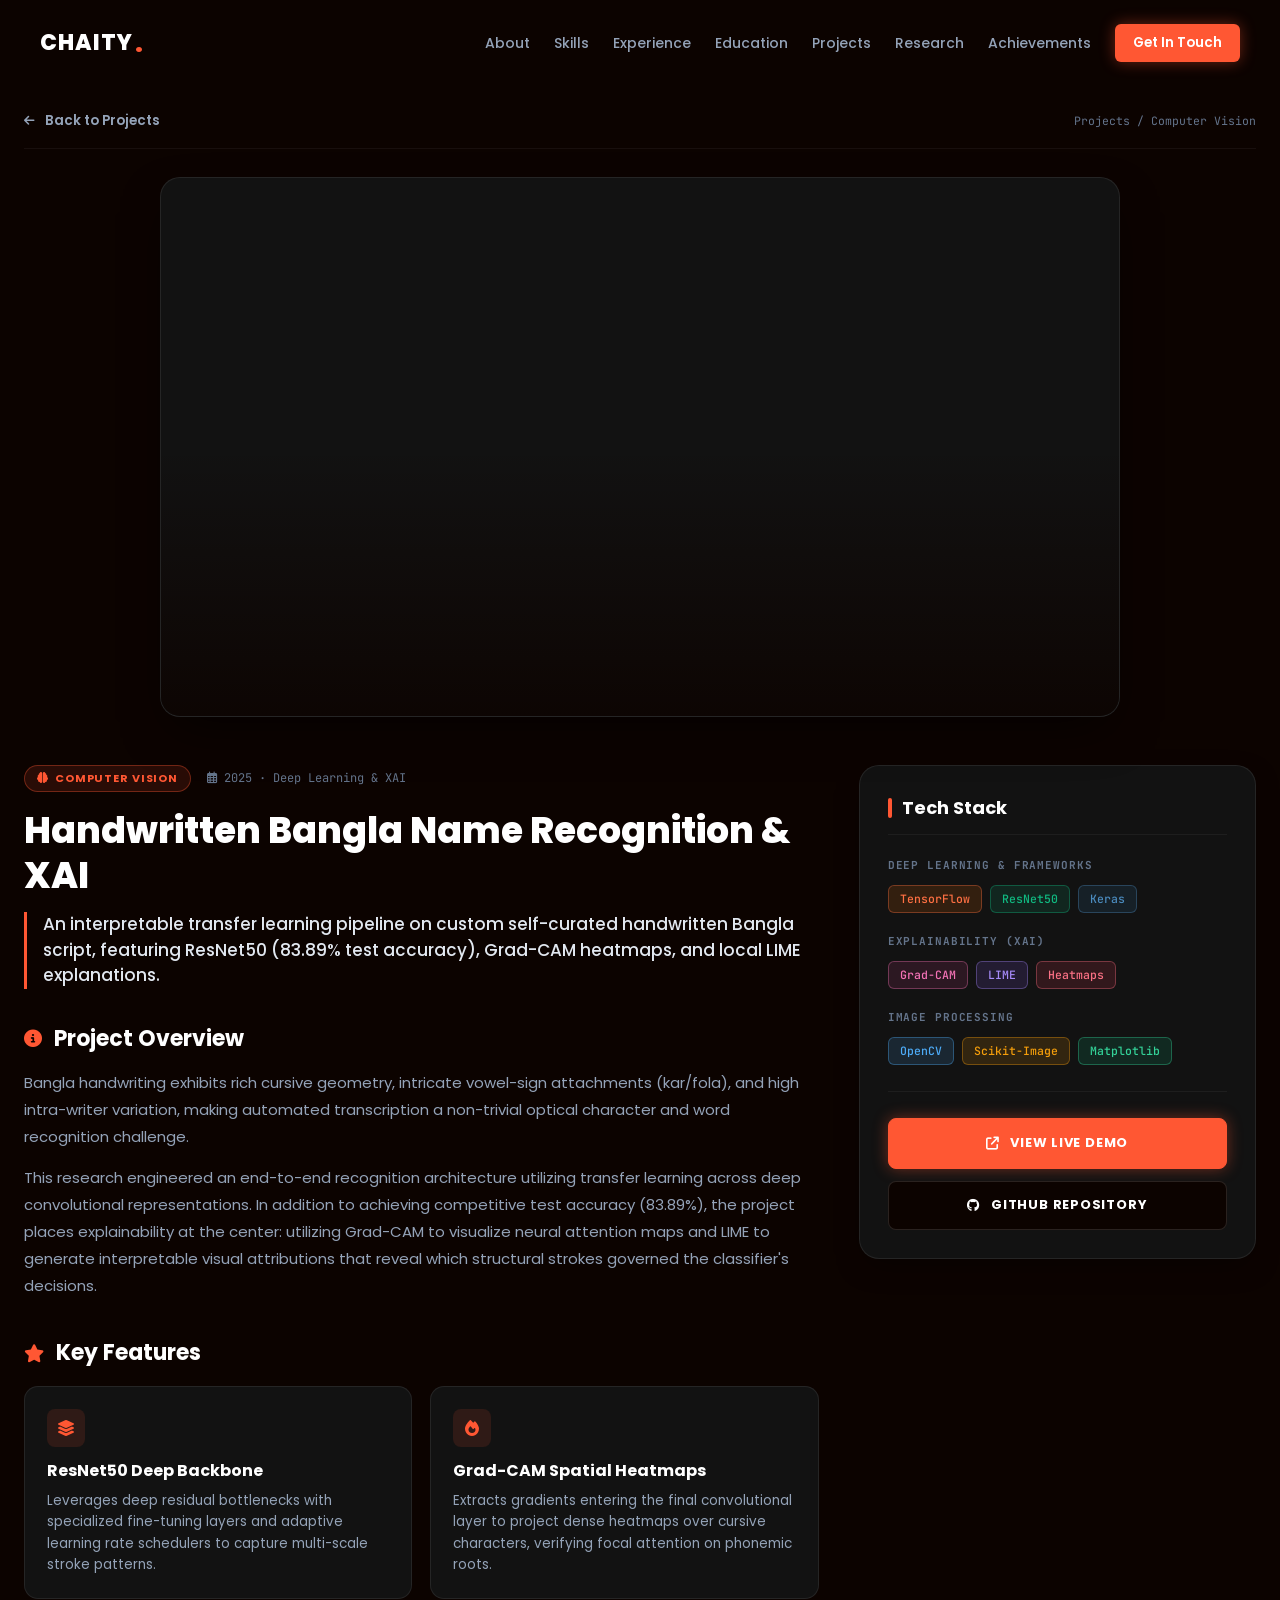
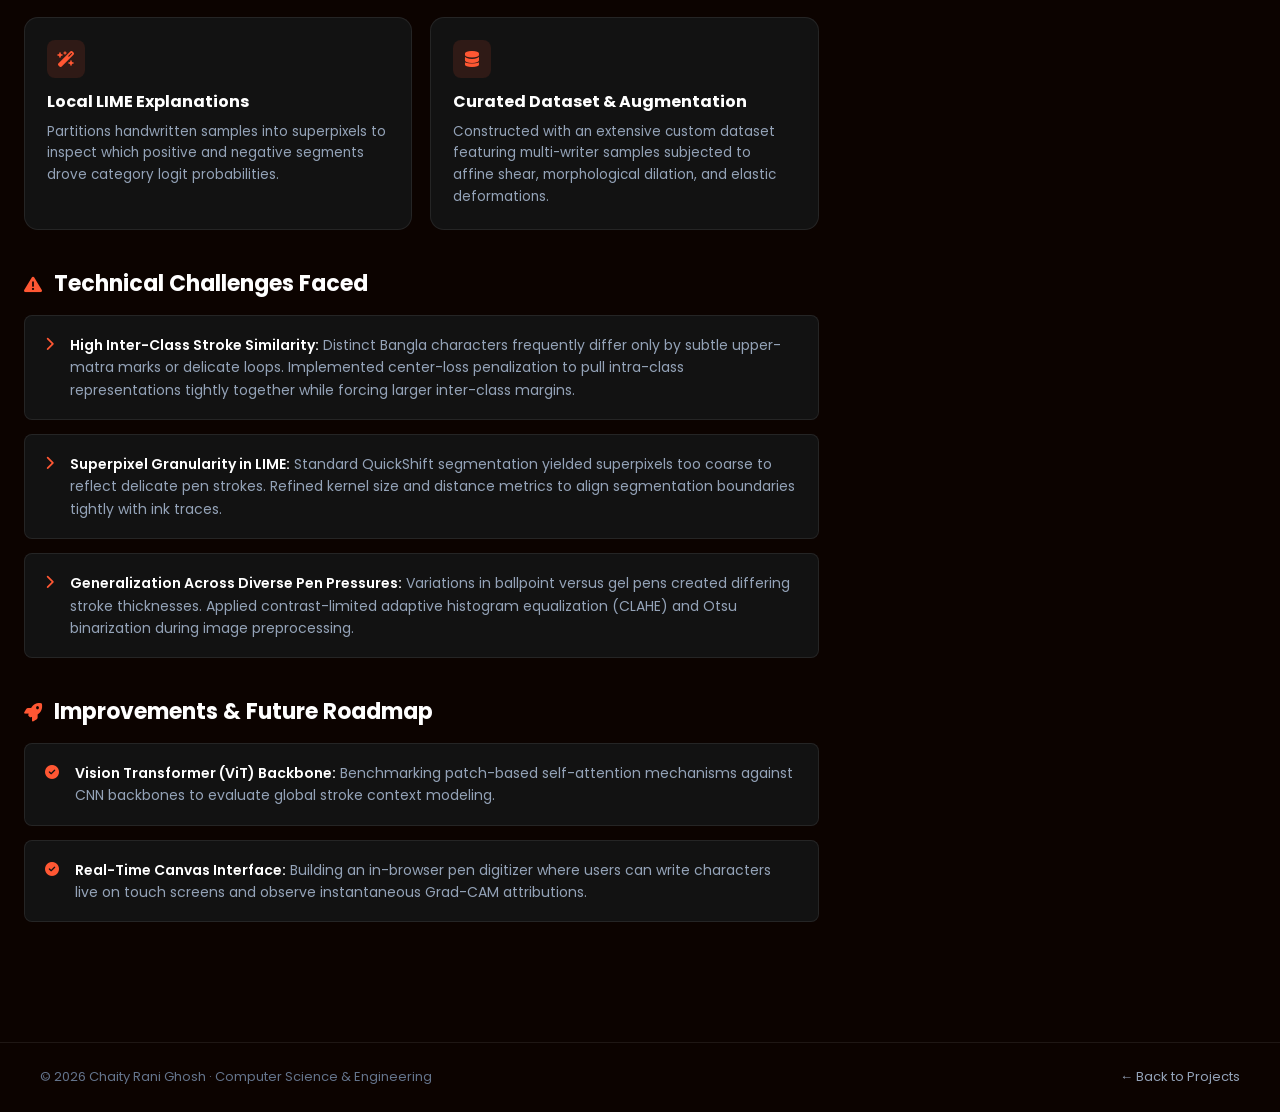
==== commit 5ba92268: "updated mobile UI" ====
--- a/projects/bangla-name-recognition.html
+++ b/projects/bangla-name-recognition.html
@@ -45,6 +45,9 @@
         <i class="fa-solid fa-bars"></i>
       </button>
     </div>
+
+    <!-- Mobile Nav Backdrop -->
+    <div class="nav-backdrop" id="navBackdrop"></div>
   </header>
 
   <main class="project-detail-main">
--- a/style.css
+++ b/style.css
@@ -316,28 +316,32 @@
   position: absolute;
   top: 50%;
   left: calc(100% + 14px);
-  transform: translateY(-50%) translateX(-12px) scale(0.95);
+  transform: translateY(-50%) translateX(-8px) scale(0.96);
   display: flex;
   flex-direction: row;
   align-items: center;
   gap: 8px;
-  background: var(--bg-card);
-  backdrop-filter: blur(16px);
-  -webkit-backdrop-filter: blur(16px);
-  border: 1px solid var(--border-bright);
+  background: rgba(18, 22, 31, 0.96);
+  backdrop-filter: blur(20px);
+  -webkit-backdrop-filter: blur(20px);
+  border: 1px solid var(--accent);
   border-radius: var(--radius-full);
-  box-shadow: 0 14px 35px rgba(0, 0, 0, 0.6), 0 0 25px var(--accent-glow);
+  box-shadow: 0 16px 40px rgba(0, 0, 0, 0.8), 0 0 25px var(--accent-glow);
   padding: 6px 8px;
   opacity: 0;
   visibility: hidden;
-  transition: all 0.35s cubic-bezier(0.16, 1, 0.3, 1);
+  pointer-events: none;
+  transition: opacity 0.28s cubic-bezier(0.16, 1, 0.3, 1),
+              transform 0.28s cubic-bezier(0.16, 1, 0.3, 1),
+              visibility 0.28s ease;
   white-space: nowrap;
-  z-index: 1100;
+  z-index: 1200;
 }
 
 .cv-dropdown-wrap.active .cv-dropdown-menu {
   opacity: 1;
   visibility: visible;
+  pointer-events: auto;
   transform: translateY(-50%) translateX(0) scale(1);
 }
 
@@ -633,12 +637,11 @@
 
 .hero-name,
 .hero-title {
-  font-size: clamp(3.2rem, 5.2vw, 5rem);
+  font-size: clamp(4rem, 6.5vw, 6.2rem);
   font-weight: 800;
   color: #ffffff;
-  margin-bottom: 14px;
-  letter-spacing: -0.035em;
-  line-height: 1.08;
+  margin-bottom: 22px;
+  line-height: 1.12;
 }
 
 .hero-title .highlight-name {
@@ -647,20 +650,20 @@
 
 .hero-subtitle,
 .hero-role {
-  font-size: 21px;
+  font-size: 24px;
   color: var(--accent);
   font-weight: 600;
-  margin-bottom: 20px;
+  margin-bottom: 22px;
   letter-spacing: -0.01em;
 }
 
 .hero-bio,
 .hero-summary {
-  font-size: 17px;
+  font-size: 18.5px;
   color: var(--text-muted);
-  line-height: 1.75;
-  margin-bottom: 32px;
-  max-width: 680px;
+  line-height: 1.8;
+  margin-bottom: 36px;
+  max-width: 720px;
 }
 
 .hero-summary strong {
@@ -862,9 +865,14 @@
 
 /* Responsive Styles for Hero Section */
 @media (max-width: 992px) {
+  .hero-section {
+    padding: 110px 0 60px 0;
+    min-height: auto;
+  }
+
   .hero-grid {
     grid-template-columns: 1fr;
-    gap: 40px;
+    gap: 36px;
     text-align: center;
   }
 
@@ -873,15 +881,20 @@
   }
 
   .hero-title {
-    font-size: 42px;
-  }
-
-  .hero-status-badge {
-    margin-left: auto;
-    margin-right: auto;
-  }
-
-  .hero-domain-tags,
+    font-size: clamp(3rem, 7.5vw, 4.2rem);
+    line-height: 1.12;
+  }
+
+  .hero-role {
+    font-size: 21px;
+  }
+
+  .hero-summary {
+    font-size: 16.5px;
+    max-width: 620px;
+    line-height: 1.7;
+  }
+
   .hero-actions,
   .social-bar {
     justify-content: center;
@@ -889,40 +902,114 @@
 
   .hero-photo-wrap {
     order: -1;
-    margin-bottom: 20px;
-  }
-
-  .floating-badge-1 {
-    right: 0px;
-    top: -15px;
-  }
-
-  .floating-badge-2 {
-    left: 0px;
-    bottom: -15px;
+    margin-top: 0;
+    margin-bottom: 10px;
+    justify-content: center;
+    padding: 15px;
+  }
+
+  .photo-card {
+    width: 300px;
+    height: 300px;
+  }
+
+  /* CV Dropdown Menu on mobile/tablet: open downward centered with clear smooth reveal */
+  .cv-dropdown-menu {
+    top: calc(100% + 10px);
+    left: 50%;
+    transform: translateX(-50%) translateY(-6px) scale(0.96);
+    flex-direction: column;
+    width: max-content;
+    border-radius: 16px;
+    padding: 8px;
+    gap: 6px;
+    background: rgba(18, 22, 31, 0.98);
+    border: 1px solid var(--accent);
+    box-shadow: 0 16px 40px rgba(0, 0, 0, 0.85), 0 0 25px var(--accent-glow);
+    z-index: 1200;
+  }
+
+  .cv-dropdown-wrap.active .cv-dropdown-menu {
+    transform: translateX(-50%) translateY(0) scale(1);
+    opacity: 1;
+    visibility: visible;
+    pointer-events: auto;
+  }
+
+  .cv-dropdown-wrap.active .cv-arrow {
+    transform: rotate(180deg);
+  }
+
+  .cv-option-item {
+    width: 100%;
+    justify-content: center;
   }
 }
 
 @media (max-width: 576px) {
+  .hero-section {
+    padding: 95px 0 45px 0;
+  }
+
   .hero-title {
-    font-size: 34px;
+    font-size: clamp(2.6rem, 9.5vw, 3.4rem);
+    letter-spacing: -0.025em;
+    line-height: 1.12;
+    margin-bottom: 16px;
+  }
+
+  .hero-role {
+    font-size: 19px;
+    margin-bottom: 16px;
+  }
+
+  .hero-summary {
+    font-size: 15.5px;
+    line-height: 1.68;
+    margin-bottom: 26px;
   }
 
   .photo-card {
-    width: 230px;
-    height: 230px;
-  }
-
-  .floating-badge {
-    padding: 8px 12px;
-  }
-
-  .badge-val {
-    font-size: 12.5px;
-  }
-
-  .badge-lbl {
-    font-size: 10px;
+    width: 240px;
+    height: 240px;
+    border-radius: 24px;
+  }
+
+  .hero-actions {
+    flex-direction: row;
+    flex-wrap: nowrap;
+    width: auto;
+    max-width: 100%;
+    gap: 12px;
+    justify-content: center;
+  }
+
+  .hero-actions .btn {
+    height: 44px;
+    padding: 0 18px;
+    font-size: 14px;
+    white-space: nowrap;
+    width: auto;
+  }
+
+  .cv-dropdown-wrap,
+  .cv-dropdown-btn {
+    width: auto;
+  }
+
+  .cv-dropdown-menu {
+    width: max-content;
+    min-width: 210px;
+  }
+
+  .social-bar {
+    gap: 10px;
+  }
+
+  .social-icon-btn {
+    width: 38px;
+    height: 38px;
+    font-size: 0.95rem;
   }
 }
 
@@ -2502,6 +2589,148 @@
   }
 }
 
+/* Mobile Navigation Overlay & Slide-in Drawer */
+.nav-backdrop {
+  position: fixed;
+  inset: 0;
+  width: 100vw;
+  height: 100vh;
+  backdrop-filter: blur(3px);
+  -webkit-backdrop-filter: blur(3px);
+  opacity: 0;
+  visibility: hidden;
+  pointer-events: none;
+  transition: opacity 0.5s cubic-bezier(0.25, 1, 0.5, 1),
+    visibility 0.5s cubic-bezier(0.25, 1, 0.5, 1);
+  z-index: 1050;
+  will-change: opacity, visibility;
+}
+
+.nav-backdrop.open {
+  opacity: 1;
+  visibility: visible;
+  pointer-events: auto;
+}
+
+/* Entire background blur when navbar is opened */
+body.nav-open main,
+body.nav-open .site-footer,
+body.nav-open .nav-brand {
+  filter: blur(3px);
+  -webkit-filter: blur(3px);
+  pointer-events: none;
+  user-select: none;
+}
+
+main,
+.site-footer,
+.nav-brand {
+  transition: filter 0.5s cubic-bezier(0.25, 1, 0.5, 1);
+  will-change: filter;
+}
+
+.nav-toggle {
+  display: none;
+  align-items: center;
+  justify-content: center;
+  background: transparent;
+  border: none;
+  border-radius: 0;
+  color: var(--text-bright);
+  font-size: 24px;
+  cursor: pointer;
+  padding: 6px;
+  line-height: 1;
+  transition: color 0.3s ease, transform 0.3s ease;
+  z-index: 1150;
+  box-shadow: none;
+}
+
+.nav-toggle:hover {
+  border-color: transparent;
+  color: var(--accent);
+  transform: scale(1.08);
+}
+
+@media (max-width: 860px) {
+  .site-header {
+    padding: 16px 0;
+  }
+
+  .nav-container {
+    padding: 0 20px;
+  }
+
+  .nav-toggle {
+    display: flex;
+  }
+
+  /* Slide-in Mobile Drawer from Right */
+  .nav-links-wrap {
+    position: fixed;
+    top: 0;
+    right: 0;
+    bottom: 0;
+    width: 290px;
+    max-width: 85vw;
+    height: 100vh;
+    background: #0d1117;
+    border-left: 1px solid var(--border);
+    box-shadow: none;
+    padding: 85px 28px 40px 28px;
+    display: flex;
+    flex-direction: column;
+    align-items: stretch;
+    justify-content: flex-start;
+    gap: 0;
+    transform: translateX(100%);
+    transition: transform 0.5s cubic-bezier(0.25, 1, 0.5, 1);
+    z-index: 1100;
+    overflow-y: auto;
+  }
+
+  .nav-links-wrap.open {
+    transform: translateX(0);
+  }
+
+  .nav-links {
+    display: flex;
+    flex-direction: column;
+    align-items: flex-start;
+    gap: 20px;
+    width: 100%;
+    margin-bottom: 28px;
+  }
+
+  .nav-item {
+    font-size: 16px;
+    font-weight: 500;
+    color: var(--text-muted);
+    text-decoration: none;
+    padding: 6px 0;
+    width: 100%;
+    display: block;
+    transition: color 0.2s ease, transform 0.2s ease;
+  }
+
+  .nav-item:hover,
+  .nav-item.active {
+    color: var(--accent);
+    transform: translateX(4px);
+  }
+
+  .nav-cta-btn {
+    width: 100%;
+    padding: 12px 20px;
+    font-size: 14px;
+    font-weight: 700;
+    text-align: center;
+    border-radius: var(--radius-sm);
+    box-shadow: 0 4px 18px var(--accent-glow);
+    margin-top: 4px;
+  }
+}
+
 @media (max-width: 768px) {
   .container {
     padding: 0 20px;
@@ -2510,30 +2739,6 @@
   .skills-grid {
     grid-template-columns: 1fr;
     gap: 18px;
-  }
-
-  .nav,
-  .nav-links {
-    display: none;
-    position: absolute;
-    top: var(--nav-height);
-    left: 0;
-    right: 0;
-    background-color: var(--bg);
-    border-bottom: 1px solid var(--border);
-    flex-direction: column;
-    align-items: stretch;
-    padding: 16px 24px;
-    gap: 12px;
-  }
-
-  .nav.open,
-  .nav-links.open {
-    display: flex;
-  }
-
-  .nav-toggle {
-    display: flex;
   }
 
   .hero-name,
